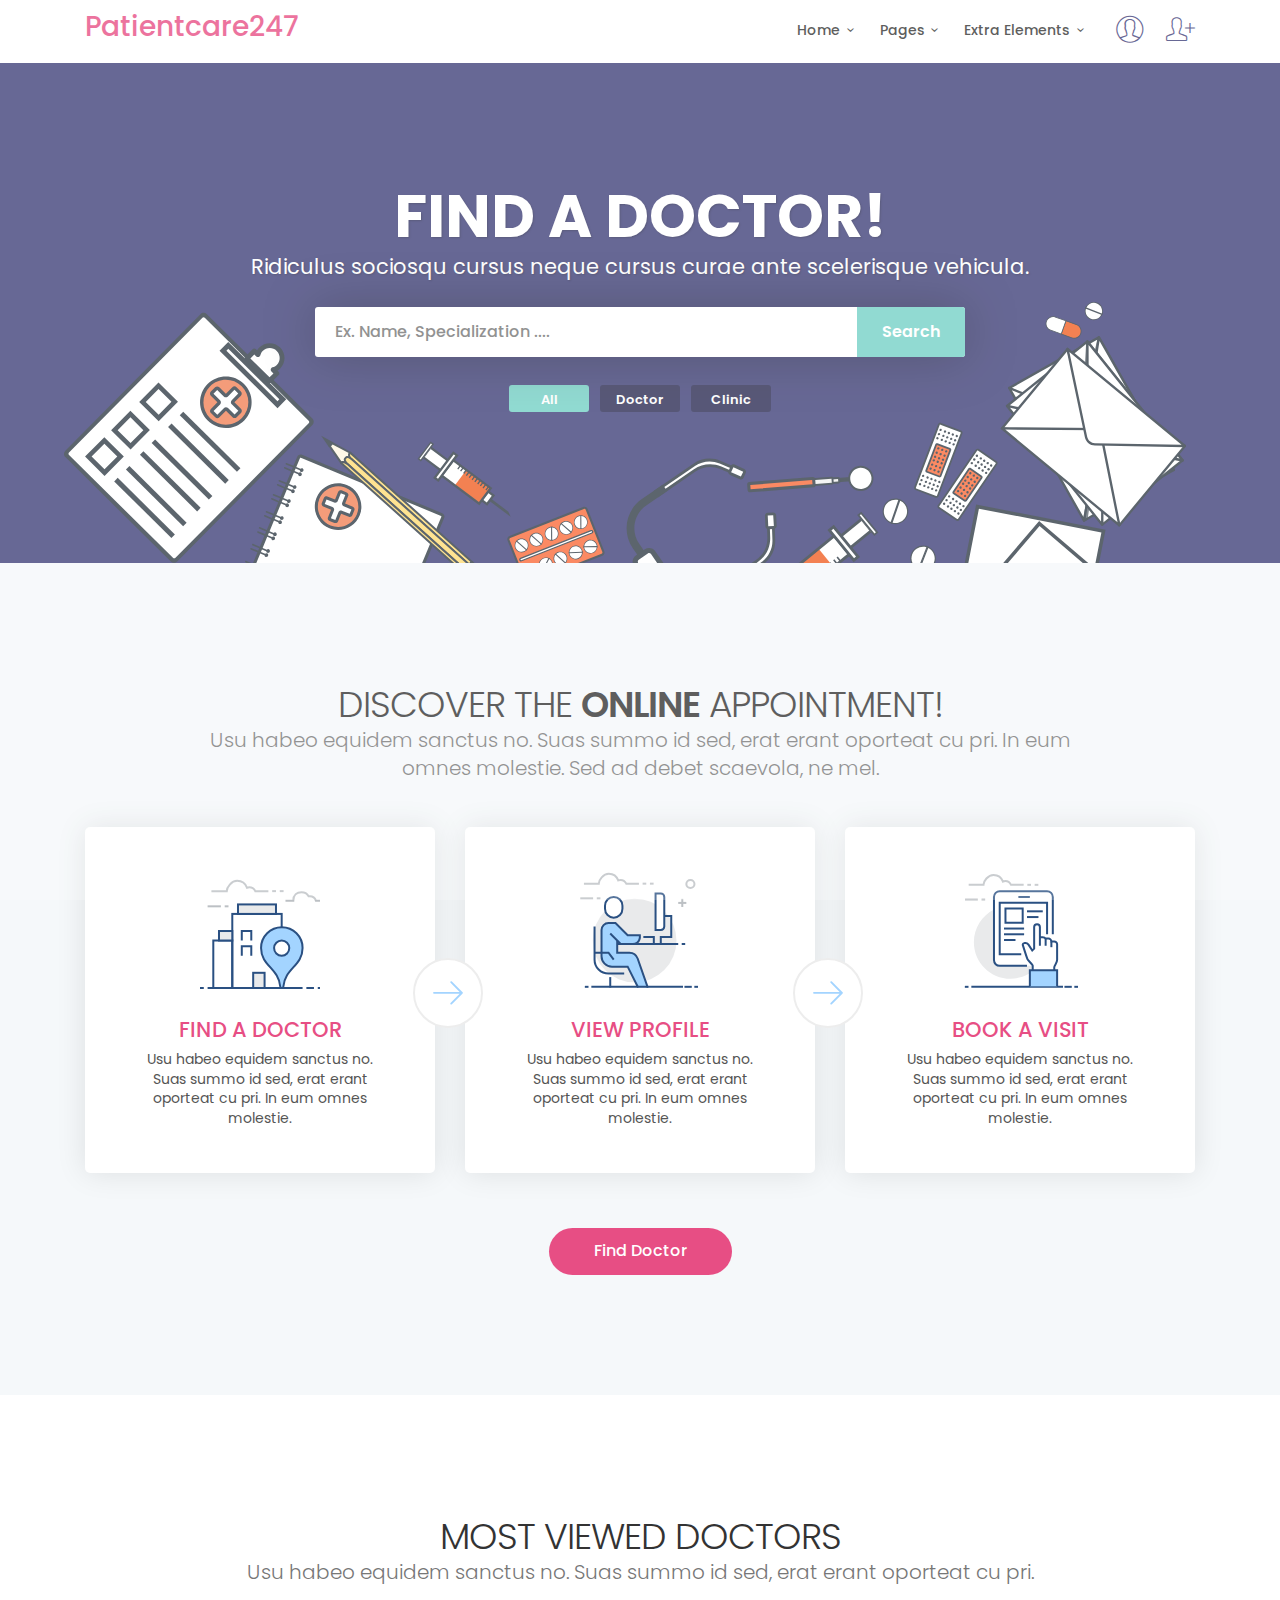
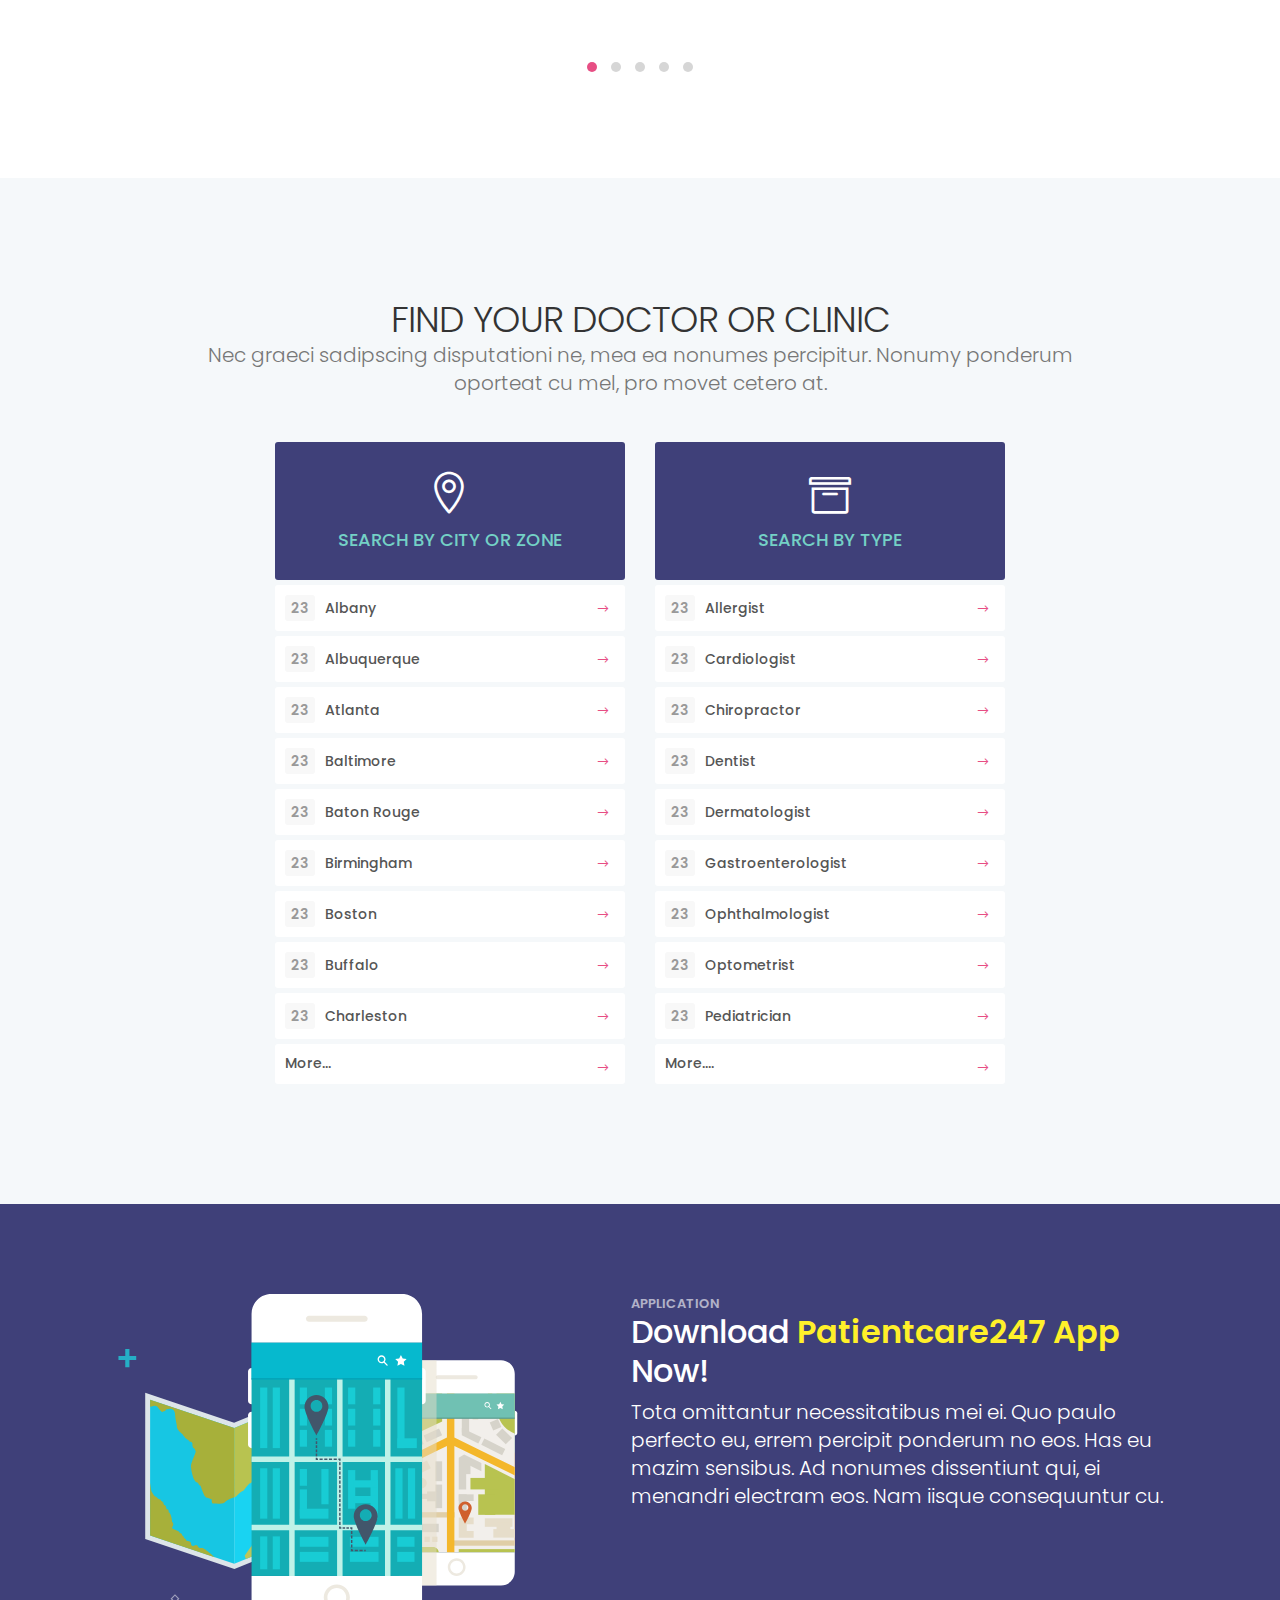
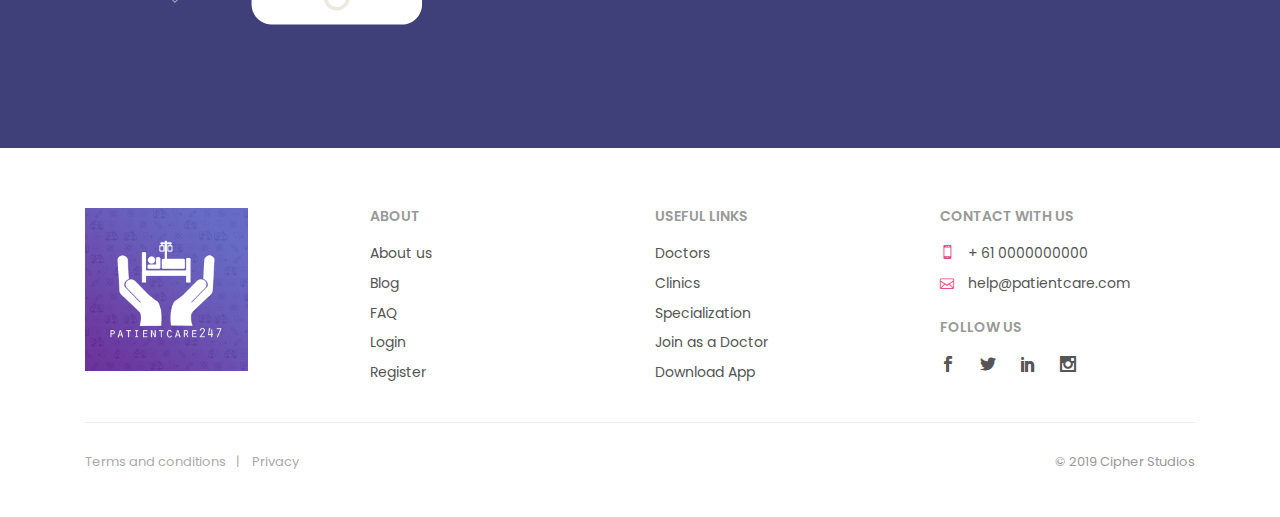
==== index.html @ a107e6d6 "init" ====
<!DOCTYPE html>
<html lang="en">

<head>
	<meta charset="utf-8">
	<meta http-equiv="X-UA-Compatible" content="IE=edge">
	<meta name="viewport" content="width=device-width, initial-scale=1, shrink-to-fit=no">
	<meta name="description" content="Find easily a doctor and book online an appointment">
	<meta name="author" content="Ansonika">
	<title>Patientcare247</title>

	<!-- Favicons-->
	<link rel="shortcut icon" href="img/favicon.ico" type="image/x-icon">
	<link rel="apple-touch-icon" type="image/x-icon" href="img/apple-touch-icon-57x57-precomposed.png">
	<link rel="apple-touch-icon" type="image/x-icon" sizes="72x72" href="img/apple-touch-icon-72x72-precomposed.png">
	<link rel="apple-touch-icon" type="image/x-icon" sizes="114x114" href="img/apple-touch-icon-114x114-precomposed.png">
	<link rel="apple-touch-icon" type="image/x-icon" sizes="144x144" href="img/apple-touch-icon-144x144-precomposed.png">

	<!-- BASE CSS -->
	<link href="css/bootstrap.min.css" rel="stylesheet">
	<link href="css/style.css" rel="stylesheet">
	<link href="css/menu.css" rel="stylesheet">
	<link href="css/vendors.css" rel="stylesheet">
	<link href="css/icon_fonts/css/all_icons_min.css" rel="stylesheet">
    
	<!-- YOUR CUSTOM CSS -->
	<link href="css/custom.css" rel="stylesheet">

</head>

<body>

	<div class="layer"></div>
	<!-- Mobile menu overlay mask -->

	<div id="preloader">
		<div data-loader="circle-side"></div>
	</div>
	<!-- End Preload -->
    
	<header class="header_sticky">
		<div class="container">
			<div class="row">
				<div class="col-lg-3 col-6">
					<!-- <div id="logo_home"> -->
						<h3><a href="index.html" title="Findoctor">Patientcare247</a></h3>
					<!-- </div> -->
				</div>
				<nav class="col-lg-9 col-6">
					<a class="cmn-toggle-switch cmn-toggle-switch__htx open_close" href="#0"><span>Menu mobile</span></a>
					<ul id="top_access">
						<li><a href="login.html"><i class="pe-7s-user"></i></a></li>
						<li><a href="register-doctor.html"><i class="pe-7s-add-user"></i></a></li>
					</ul>
					<div class="main-menu">
						<ul>
							<li class="submenu">
								<a href="#0" class="show-submenu">Home<i class="icon-down-open-mini"></i></a>
								<ul>
									<li><a href="index.html">Home Default</a></li>
									<li><a href="index-2.html">Home Version 2</a></li>
									<li><a href="index-3.html">Home Version 3</a></li>
									<li><a href="index-4.html">Home Version 4</a></li>
                                    <li><a href="index-6.html">Revolution Slider</a></li>
									<li><a href="index-5.html">With Cookie Bar (EU law)</a></li>
								</ul>
							</li>
							<li class="submenu">
								<a href="#0" class="show-submenu">Pages<i class="icon-down-open-mini"></i></a>
								<ul>
									<li><a href="list.html">List page</a></li>
									<li><a href="grid-list.html">List grid page</a></li>
									<li><a href="list-map.html">List map page</a></li>
									<li><a href="detail-page.html">Detail page</a></li>
									<li><a href="detail-page-2.html">Detail page 2</a></li>
                                    <li><a href="detail-page-3.html">Detail page 3</a></li>
									<li><a href="blog-1.html">Blog</a></li>
									<li><a href="badges.html">Badges</a></li>
									<li><a href="login.html">Login</a></li>
									<li><a href="login-2.html">Login 2</a></li>
									<li><a href="register-doctor.html">Register Doctor</a></li>
									<li><a href="register.html">Register</a></li>
									<li><a href="contacts.html">Contacts</a></li>
								</ul>
							</li>
							<li class="submenu">
								<a href="#0" class="show-submenu">Extra Elements<i class="icon-down-open-mini"></i></a>
								<ul>
                                	<li><a href="detail-page-working-booking.html">Detail working booking</a></li>
                                    <li><a href="booking-page.html">Booking page</a></li>
                                    <li><a href="confirm.html">Confirm page</a></li>
                                	<li><a href="faq.html">Faq page</a></li>
                                    <li><a href="coming_soon/index.html">Coming soon</a></li>
                                     <li><a href="pricing-tables.html">Responsive pricing tables</a></li>
                                     <li><a href="pricing-tables-2.html">Responsive pricing tables 2</a></li>
                                     <li><a href="register-doctor-working.html">Working doctor register</a></li>
									<li><a href="icon-pack-1.html">Icon pack 1</a></li>
									<li><a href="icon-pack-2.html">Icon pack 2</a></li>
									<li><a href="icon-pack-3.html">Icon pack 3</a></li>
									<li><a href="404.html">404 page</a></li>
								</ul>
							</li>
							
						</ul>
					</div>
					<!-- /main-menu -->
				</nav>
			</div>
		</div>
		<!-- /container -->
	</header>
	<!-- /header -->
	
	<main>
		<div class="hero_home version_1">
			<div class="content">
				<h3>Find a Doctor!</h3>
				<p>
					Ridiculus sociosqu cursus neque cursus curae ante scelerisque vehicula.
				</p>
				<form method="post" action="list.html">
					<div id="custom-search-input">
						<div class="input-group">
							<input type="text" class=" search-query" placeholder="Ex. Name, Specialization ....">
							<input type="submit" class="btn_search" value="Search">
						</div>
						<ul>
							<li>
								<input type="radio" id="all" name="radio_search" value="all" checked>
								<label for="all">All</label>
							</li>
							<li>
								<input type="radio" id="doctor" name="radio_search" value="doctor">
								<label for="doctor">Doctor</label>
							</li>
							<li>
								<input type="radio" id="clinic" name="radio_search" value="clinic">
								<label for="clinic">Clinic</label>
							</li>
						</ul>
					</div>
				</form>
			</div>
		</div>
		<!-- /Hero -->

		<div class="container margin_120_95">
			<div class="main_title">
				<h2>Discover the <strong>online</strong> appointment!</h2>
				<p>Usu habeo equidem sanctus no. Suas summo id sed, erat erant oporteat cu pri. In eum omnes molestie. Sed ad debet scaevola, ne mel.</p>
			</div>
			<div class="row add_bottom_30">
				<div class="col-lg-4">
					<div class="box_feat" id="icon_1">
						<span></span>
						<h3>Find a Doctor</h3>
						<p>Usu habeo equidem sanctus no. Suas summo id sed, erat erant oporteat cu pri. In eum omnes molestie.</p>
					</div>
				</div>
				<div class="col-lg-4">
					<div class="box_feat" id="icon_2">
						<span></span>
						<h3>View profile</h3>
						<p>Usu habeo equidem sanctus no. Suas summo id sed, erat erant oporteat cu pri. In eum omnes molestie.</p>
					</div>
				</div>
				<div class="col-lg-4">
					<div class="box_feat" id="icon_3">
						<h3>Book a visit</h3>
						<p>Usu habeo equidem sanctus no. Suas summo id sed, erat erant oporteat cu pri. In eum omnes molestie.</p>
					</div>
				</div>
			</div>
			<!-- /row -->
			<p class="text-center"><a href="list.html" class="btn_1 medium">Find Doctor</a></p>

		</div>
		<!-- /container -->

		<div class="bg_color_1">
			<div class="container margin_120_95">
				<div class="main_title">
					<h2>Most Viewed doctors</h2>
					<p>Usu habeo equidem sanctus no. Suas summo id sed, erat erant oporteat cu pri.</p>
				</div>
				<div id="reccomended" class="owl-carousel owl-theme">
					<div class="item">
						<a href="detail-page.html">
							<div class="views"><i class="icon-eye-7"></i>140</div>
							<div class="title">
								<h4>Dr. Julia Holmes<em>Pediatrician - Cardiologist</em></h4>
							</div><img src="http://via.placeholder.com/350x500.jpg" alt="">
						</a>
					</div>
					<div class="item">
						<a href="detail-page.html">
							<div class="views"><i class="icon-eye-7"></i>120</div>
							<div class="title">
								<h4>Dr. Julia Holmes<em>Pediatrician</em></h4>
							</div><img src="http://via.placeholder.com/350x500.jpg" alt="">
						</a>
					</div>
					<div class="item">
						<a href="detail-page.html">
							<div class="views"><i class="icon-eye-7"></i>115</div>
							<div class="title">
								<h4>Dr. Julia Holmes<em>Pediatrician</em></h4>
							</div><img src="http://via.placeholder.com/350x500.jpg" alt="">
						</a>
					</div>
					<div class="item">
						<a href="detail-page.html">
							<div class="views"><i class="icon-eye-7"></i>98</div>
							<div class="title">
								<h4>Dr. Julia Holmes<em>Pediatrician</em></h4>
							</div><img src="http://via.placeholder.com/350x500.jpg" alt="">
						</a>
					</div>
					<div class="item">
						<a href="detail-page.html">
							<div class="views"><i class="icon-eye-7"></i>98</div>
							<div class="title">
								<h4>Dr. Julia Holmes<em>Pediatrician</em></h4>
							</div><img src="http://via.placeholder.com/350x500.jpg" alt="">
						</a>
					</div>
				</div>
				<!-- /carousel -->
			</div>
			<!-- /container -->
		</div>
		<!-- /white_bg -->

		<div class="container margin_120_95">
			<div class="main_title">
				<h2>Find your doctor or clinic</h2>
				<p>Nec graeci sadipscing disputationi ne, mea ea nonumes percipitur. Nonumy ponderum oporteat cu mel, pro movet cetero at.</p>
			</div>
			<div class="row justify-content-center">
				<div class="col-xl-4 col-lg-5 col-md-6">
					<div class="list_home">
						<div class="list_title">
							<i class="icon_pin_alt"></i>
							<h3>Search by City or Zone</h3>
						</div>
						<ul>
							<li><a href="#0"><strong>23</strong>Albany</a></li>
							<li><a href="#0"><strong>23</strong>Albuquerque</a></li>
							<li><a href="#0"><strong>23</strong>Atlanta</a></li>
							<li><a href="#0"><strong>23</strong>Baltimore</a></li>
							<li><a href="#0"><strong>23</strong>Baton Rouge</a></li>
							<li><a href="#0"><strong>23</strong>Birmingham</a></li>
							<li><a href="#0"><strong>23</strong>Boston</a></li>
							<li><a href="#0"><strong>23</strong>Buffalo</a></li>
							<li><a href="#0"><strong>23</strong>Charleston</a></li>
							<li><a href="#0">More...</a></li>
						</ul>
					</div>
				</div>
				<div class="col-xl-4 col-lg-5 col-md-6">
					<div class="list_home">
						<div class="list_title">
							<i class="icon_archive_alt"></i>
							<h3>Search by type</h3>
						</div>
						<ul>
							<li><a href="#0"><strong>23</strong>Allergist</a></li>
							<li><a href="#0"><strong>23</strong>Cardiologist</a></li>
							<li><a href="#0"><strong>23</strong>Chiropractor</a></li>
							<li><a href="#0"><strong>23</strong>Dentist</a></li>
							<li><a href="#0"><strong>23</strong>Dermatologist</a></li>
							<li><a href="#0"><strong>23</strong>Gastroenterologist</a></li>
							<li><a href="#0"><strong>23</strong>Ophthalmologist</a></li>
							<li><a href="#0"><strong>23</strong>Optometrist</a></li>
							<li><a href="#0"><strong>23</strong>Pediatrician</a></li>
							<li><a href="#0">More....</a></li>
						</ul>
					</div>
				</div>
			</div>
			<!-- /row -->
		</div>
		<!-- /container -->

		<div id="app_section">
			<div class="container">
				<div class="row justify-content-around">
					<div class="col-md-5">
						<p><img src="img/app_img.svg" alt="" class="img-fluid" width="500" height="433"></p>
					</div>
					<div class="col-md-6">
						<small>Application</small>
						<h3>Download <strong>Patientcare247 App</strong> Now!</h3>
						<p class="lead">Tota omittantur necessitatibus mei ei. Quo paulo perfecto eu, errem percipit ponderum no eos. Has eu mazim sensibus. Ad nonumes dissentiunt qui, ei menandri electram eos. Nam iisque consequuntur cu.</p>
						<div class="app_buttons wow" data-wow-offset="100">
							<svg version="1.1" xmlns="http://www.w3.org/2000/svg" xmlns:xlink="http://www.w3.org/1999/xlink" x="0px" y="0px" viewBox="0 0 43.1 85.9" style="enable-background:new 0 0 43.1 85.9;" xml:space="preserve">
							<path stroke-linecap="round" stroke-linejoin="round" class="st0 draw-arrow" d="M11.3,2.5c-5.8,5-8.7,12.7-9,20.3s2,15.1,5.3,22c6.7,14,18,25.8,31.7,33.1" />
							<path stroke-linecap="round" stroke-linejoin="round" class="draw-arrow tail-1" d="M40.6,78.1C39,71.3,37.2,64.6,35.2,58" />
							<path stroke-linecap="round" stroke-linejoin="round" class="draw-arrow tail-2" d="M39.8,78.5c-7.2,1.7-14.3,3.3-21.5,4.9" />
						</svg>

							<a href="#0" class="fadeIn"><img src="img/google_play_app.png" alt="" width="150" height="50" data-retina="true"></a>
						</div>
					</div>
				</div>
				<!-- /row -->
			</div>
			<!-- /container -->
		</div>
		<!-- /app_section -->
	</main>
	<!-- /main content -->
	
	<footer>
		<div class="container margin_60_35">
			<div class="row">
				<div class="col-lg-3 col-md-12">
					<p>
						<a href="index.html" title="Findoctor">
							<img src="img/logo.jpg" data-retina="true" alt="" width="163" height="36" class="img-fluid">
						</a>
					</p>
				</div>
				<div class="col-lg-3 col-md-4">
					<h5>About</h5>
					<ul class="links">
						<li><a href="#0">About us</a></li>
						<li><a href="blog.html">Blog</a></li>
						<li><a href="#0">FAQ</a></li>
						<li><a href="login.html">Login</a></li>
						<li><a href="register.html">Register</a></li>
					</ul>
				</div>
				<div class="col-lg-3 col-md-4">
					<h5>Useful links</h5>
					<ul class="links">
						<li><a href="#0">Doctors</a></li>
						<li><a href="#0">Clinics</a></li>
						<li><a href="#0">Specialization</a></li>
						<li><a href="#0">Join as a Doctor</a></li>
						<li><a href="#0">Download App</a></li>
					</ul>
				</div>
				<div class="col-lg-3 col-md-4">
					<h5>Contact with Us</h5>
					<ul class="contacts">
						<li><a href="tel://61280932400"><i class="icon_mobile"></i> + 61 0000000000</a></li>
						<li><a href="mailto:info@findoctor.com"><i class="icon_mail_alt"></i> help@patientcare.com</a></li>
					</ul>
					<div class="follow_us">
						<h5>Follow us</h5>
						<ul>
							<li><a href="#0"><i class="social_facebook"></i></a></li>
							<li><a href="#0"><i class="social_twitter"></i></a></li>
							<li><a href="#0"><i class="social_linkedin"></i></a></li>
							<li><a href="#0"><i class="social_instagram"></i></a></li>
						</ul>
					</div>
				</div>
			</div>
			<!--/row-->
			<hr>
			<div class="row">
				<div class="col-md-8">
					<ul id="additional_links">
						<li><a href="#0">Terms and conditions</a></li>
						<li><a href="#0">Privacy</a></li>
					</ul>
				</div>
				<div class="col-md-4">
					<div id="copy">© 2019 Cipher Studios</div>
				</div>
			</div>
		</div>
	</footer>
	<!--/footer-->

	<div id="toTop"></div>
	<!-- Back to top button -->

	<!-- COMMON SCRIPTS -->
	<script src="js/jquery-2.2.4.min.js"></script>
	<script src="js/common_scripts.min.js"></script>
	<script src="js/functions.js"></script>

</body>

</html>
---- css/style.css ----
@import url("https://fonts.googleapis.com/css?family=Poppins:300,400,400i,500,500i,600,600i,700,700i,800");
/*
Theme Name: Findoctor
Theme URI: http://www.ansonika.com/findoctor/
Author: Ansonika
Author URI: http://themeforest.net/user/Ansonika/

[Table of contents] 

1. SITE STRUCTURE and TYPOGRAPHY
- 1.1 Typography
- 1.2 Buttons
- 1.3 Structure

2. CONTENT
- 2.1 Home
- 2.2 Listing
- 2.3 Map listing
- 2.4 Detail page
- 2.5 Login/register
- 2.6 404 page
- 2.7 Contact page
- 2.8 Booking page/confirm

3. COMMON
- 3.1 Misc
- 3.2 List
- 3.3 Spacing
- 3.4 Scroll top button
- 3.5 Community badges
- 3.6 Pagination
- 3.7 Cookie bar
- 3.8 Date dropper/time dropper
- 3.9 Faq section


/*============================================================================================*/
/* 1.  SITE STRUCTURE and TYPOGRAPHY */
/*============================================================================================*/
/*Google web font family*/
/*-------- Preloader --------*/
#preloader {
  position: fixed;
  top: 0;
  left: 0;
  right: 0;
  width: 100%;
  height: 100%;
  bottom: 0;
  background-color: #fff;
  z-index: 999999;
}

[data-loader="circle-side"] {
  position: absolute;
  width: 50px;
  height: 50px;
  top: 50%;
  left: 50%;
  margin-left: -25px;
  margin-top: -25px;
  -webkit-animation: circle infinite .95s linear;
  -moz-animation: circle infinite .95s linear;
  -o-animation: circle infinite .95s linear;
  animation: circle infinite .95s linear;
  border: 2px solid #3f4079;
  border-top-color: rgba(0, 0, 0, 0.2);
  border-right-color: rgba(0, 0, 0, 0.2);
  border-bottom-color: rgba(0, 0, 0, 0.2);
  -webkit-border-radius: 100%;
  -moz-border-radius: 100%;
  -ms-border-radius: 100%;
  border-radius: 100%;
}

@-webkit-keyframes circle {
  0% {
    -webkit-transform: rotate(0);
    -moz-transform: rotate(0);
    -ms-transform: rotate(0);
    -o-transform: rotate(0);
    transform: rotate(0);
  }

  100% {
    -webkit-transform: rotate(360deg);
    -moz-transform: rotate(360deg);
    -ms-transform: rotate(360deg);
    -o-transform: rotate(360deg);
    transform: rotate(360deg);
  }
}

@-moz-keyframes circle {
  0% {
    -webkit-transform: rotate(0);
    -moz-transform: rotate(0);
    -ms-transform: rotate(0);
    -o-transform: rotate(0);
    transform: rotate(0);
  }

  100% {
    -webkit-transform: rotate(360deg);
    -moz-transform: rotate(360deg);
    -ms-transform: rotate(360deg);
    -o-transform: rotate(360deg);
    transform: rotate(360deg);
  }
}

@-o-keyframes circle {
  0% {
    -webkit-transform: rotate(0);
    -moz-transform: rotate(0);
    -ms-transform: rotate(0);
    -o-transform: rotate(0);
    transform: rotate(0);
  }

  100% {
    -webkit-transform: rotate(360deg);
    -moz-transform: rotate(360deg);
    -ms-transform: rotate(360deg);
    -o-transform: rotate(360deg);
    transform: rotate(360deg);
  }
}

@keyframes circle {
  0% {
    -webkit-transform: rotate(0);
    -moz-transform: rotate(0);
    -ms-transform: rotate(0);
    -o-transform: rotate(0);
    transform: rotate(0);
  }

  100% {
    -webkit-transform: rotate(360deg);
    -moz-transform: rotate(360deg);
    -ms-transform: rotate(360deg);
    -o-transform: rotate(360deg);
    transform: rotate(360deg);
  }
}

.body_freeze {
  overflow: hidden !important;
}

/*-------- 1.1 Typography --------*/
/* rem reference
10px = 0.625rem
12px = 0.75rem
14px = 0.875rem
16px = 1rem (base)
18px = 1.125rem
20px = 1.25rem
24px = 1.5rem
30px = 1.875rem
32px = 2rem
36px= 2.571428571rem
42px= 3rem
48px= 3.428571429rem
64px= 4.57142857rem
72px= 5.142857143rem
*/
html * {
  -webkit-font-smoothing: antialiased;
  -moz-osx-font-smoothing: grayscale;
}

body {
  background: #fff;
  font-size: 14px;
  font-size: 0.875rem;
  line-height: 1.4;
  font-family: "Poppins", Helvetica, sans-serif;
  color: #555555;
}

main {
  background: #f5f8fa;
  position: relative;
  z-index: 1;
}

h1,
h2,
h3,
h4,
h5,
h6 {
  color: #333333;
}

p {
  margin-bottom: 30px;
}

hr {
  margin: 15px 0 30px 0;
  border-color: #ededed;
}

hr.double {
  margin: 15px 0 30px 0;
  border-color: #ededed;
  border-width: 2px;
}

ul,
ol {
  list-style: none;
  margin: 0 0 25px 0;
  padding: 0;
}

p {
  margin-bottom: 25px;
}

p.lead {
  font-weight: 300;
  font-size: 20px;
  font-size: 1.25rem;
}

strong {
  font-weight: 600;
}

.main_title {
  text-align: center;
  margin-bottom: 45px;
}
@media (max-width: 767px) {
  .main_title {
    /* For less than 767px */
    margin-bottom: 15px;
  }
}
.main_title h2 {
  font-weight: 300;
  letter-spacing: -1px;
  font-size: 36px;
  margin: 0;
  text-transform: uppercase;
}
@media (max-width: 767px) {
  .main_title h2 {
    /* For less than 767px */
    font-size: 32px;
    font-size: 2rem;
  }
}
@media (max-width: 575px) {
  .main_title h2 {
    /* For less than 575px */
    font-size: 24px;
    font-size: 1.5rem;
  }
}
@media (max-width: 767px) {
  .main_title h1 {
    /* For less than 767px */
    font-size: 32px;
    font-size: 2rem;
  }
}
.main_title p {
  font-weight: 300;
  font-size: 20px;
  color: #777;
  padding: 0 10%;
}
@media (max-width: 767px) {
  .main_title p {
    /* For less than 767px */
    font-size: 18px;
    font-size: 1.125rem;
    padding: 0;
  }
}
@media (max-width: 575px) {
  .main_title p {
    /* For less than 575px */
    font-size: 16px;
    font-size: 1rem;
  }
}

.main_title_2 {
  text-align: center;
  margin-bottom: 30px;
}
.main_title_2 h3 {
  font-weight: 300;
  font-size: 28px;
  font-size: 1.75rem;
  margin: 0;
  text-transform: uppercase;
}
.main_title_2 p {
  font-weight: 300;
  font-size: 20px;
  font-size: 1.25rem;
  color: #777;
}

.main_title_3 {
  background-color: #3f4079;
  background-color: #3f4079;
  -webkit-border-radius: 5px;
  -moz-border-radius: 5px;
  -ms-border-radius: 5px;
  border-radius: 5px;
  text-align: center;
  padding: 10px;
  position: relative;
  margin-bottom: 60px;
}
@media (max-width: 991px) {
  .main_title_3 {
    /* For less than 991px */
    margin-bottom: 30px;
  }
}
.main_title_3 h3 {
  font-size: 16px;
  font-size: 1rem;
  text-transform: uppercase;
  margin: 5px 0 0 0;
  position: relative;
  color: #fff;
}
.main_title_3 h3 strong {
  background-color: #e74e84;
  color: #fff;
  text-align: center;
  -webkit-border-radius: 50%;
  -moz-border-radius: 50%;
  -ms-border-radius: 50%;
  border-radius: 50%;
  line-height: 24px;
  display: inline-block;
  width: 24px;
  height: 24px;
  font-size: 14px;
  font-size: 0.875rem;
  margin-right: 10px;
  position: relative;
  top: -2px;
}
.main_title_3 h3:before, .main_title_3 h3:after {
  content: "";
  position: absolute;
  width: 20px;
  height: 54px;
  bottom: -42px;
  display: block;
  z-index: 9;
}
@media (max-width: 991px) {
  .main_title_3 h3:before, .main_title_3 h3:after {
    /* For less than 991px */
    display: none;
  }
}
.main_title_3 h3:before {
  left: 25%;
  background: url(../img/arrow_left.png) no-repeat 0 0;
}
.main_title_3 h3:after {
  right: 25%;
  background: url(../img/arrow_right.png) no-repeat 0 0;
}

.main_title_4 {
  background-color: #3f4079;
  background-color: #3f4079;
  -webkit-border-radius: 5px;
  -moz-border-radius: 5px;
  -ms-border-radius: 5px;
  border-radius: 5px;
  padding: 10px;
  box-sizing: border-box;
  position: relative;
  margin-bottom: 30px;
}
@media (max-width: 991px) {
  .main_title_4 {
    /* For less than 991px */
    margin-bottom: 30px;
  }
}
.main_title_4 h3 {
  font-size: 16px;
  font-size: 1rem;
  text-transform: uppercase;
  margin: 0;
  color: #fff;
}
.main_title_4 h3 i {
  position: relative;
  top: 1px;
  margin-right: 5px;
}

/*-------- 1.2 Buttons --------*/
/*General links color*/
a {
  color: #e74e84;
  text-decoration: none;
  -moz-transition: all 0.5s ease-in-out;
  -o-transition: all 0.5s ease-in-out;
  -webkit-transition: all 0.5s ease-in-out;
  -ms-transition: all 0.5s ease-in-out;
  transition: all 0.5s ease-in-out;
  outline: none;
}
a:hover, a:focus {
  color: #333;
  text-decoration: none;
  outline: none;
}

a.btn_1,
.btn_1 {
  border: none;
  color: #fff;
  background: #e74e84;
  cursor: pointer;
  padding: 7px 20px;
  display: inline-block;
  outline: none;
  font-size: 14px;
  font-size: 0.875rem;
  -moz-transition: all 0.3s ease-in-out;
  -o-transition: all 0.3s ease-in-out;
  -webkit-transition: all 0.3s ease-in-out;
  -ms-transition: all 0.3s ease-in-out;
  transition: all 0.3s ease-in-out;
  -webkit-border-radius: 25px;
  -moz-border-radius: 25px;
  -ms-border-radius: 25px;
  border-radius: 25px;
  font-weight: 500;
}
a.btn_1.medium,
.btn_1.medium {
  padding: 12px 45px;
  font-size: 16px;
  font-size: 1rem;
}
a.btn_1.full-width,
.btn_1.full-width {
  display: block;
  text-align: center;
  padding: 12px 45px;
  font-size: 16px;
  font-size: 1rem;
  width: 100%;
}
a.btn_1:hover,
.btn_1:hover {
  background: #74d1c6;
}
a.btn_1.outline,
.btn_1.outline {
  background: transparent;
  border: 2px solid #e74e84;
  color: #e74e84;
}
a.btn_1.outline:hover,
.btn_1.outline:hover {
  background: #e74e84;
  color: #fff;
}

/*-------- 1.3 Structure --------*/
/* Header */
header {
  background-color: #fff;
  min-height: 55px;
  padding: 10px 0;
  border-bottom: 1px solid transparent;
}
header.header_sticky {
  width: 100%;
  z-index: 999;
  position: relative;
  -moz-transition: all 0.3s ease-in-out;
  -o-transition: all 0.3s ease-in-out;
  -webkit-transition: all 0.3s ease-in-out;
  -ms-transition: all 0.3s ease-in-out;
  transition: all 0.3s ease-in-out;
}
header.header_sticky.sticky {
  border-bottom: 1px solid #ededed;
  position: fixed;
  left: 0;
  top: 0;
  z-index: 999;
}
header.header_map {
  width: 100%;
  border-bottom: 1px solid #ededed;
  position: fixed;
  left: 0;
  top: 0;
  z-index: 999;
}
header.static {
  position: static;
  border-bottom: 1px solid #ededed;
  z-index: 999;
  position: relative;
}

ul#top_access {
  float: right;
  position: relative;
  top: 3px;
  margin: -1px 0 0 0;
}
@media (max-width: 991px) {
  ul#top_access {
    /* For less than 991px */
    right: 45px;
    top: 2px;
  }
}
ul#top_access li {
  display: inline-block;
  position: relative;
  padding: 0;
  margin-left: 15px;
}
ul#top_access li i {
  font-size: 34px;
  font-size: 2.125rem;
}
ul#top_access li a {
  color: #3f4079;
}
ul#top_access li a:hover {
  color: #333;
}
ul#top_access li#user {
  position: relative;
  padding: 10px 0 0 60px;
  font-weight: 500;
}
ul#top_access li#user figure {
  position: absolute;
  left: 15px;
  top: 0;
  width: 35px;
  height: 35px;
  overflow: hidden;
  -webkit-border-radius: 50%;
  -moz-border-radius: 50%;
  -ms-border-radius: 50%;
  border-radius: 50%;
}
ul#top_access li#user figure img {
  width: auto;
  height: 35px;
}
@media (max-width: 991px) {
  ul#top_access li#user figure {
    /* For less than 991px */
    text-indent: 0;
  }
}
@media (max-width: 991px) {
  ul#top_access li#user {
    /* For less than 991px */
    text-indent: -9999px;
    padding: 0;
    margin: 2px 10px 0 0;
  }
}

/* logo home with h1 */
#logo_home h1 {
  margin: 0;
  padding: 0;
  line-height: 1;
}
#logo_home h1 a {
  width: 163px;
  height: 36px;
  display: block;
  /* background: url(../img/logo.jpg) no-repeat 0 0; */
  background-size: 163px 36px;
  text-indent: -9999px;
}

@media only screen and (min--moz-device-pixel-ratio: 2), only screen and (-o-min-device-pixel-ratio: 2 / 1), only screen and (-webkit-min-device-pixel-ratio: 2), only screen and (min-device-pixel-ratio: 2) {
  #logo_home h1 a {
    /* background-image: url(../img/logo.jpg); */
    background-size: 163px 36px;
  }
}
/* Footer */
footer {
  background-color: #fff;
  color: #555;
}
footer h5 {
  font-size: 14px;
  font-size: 0.875rem;
  font-weight: 600;
  text-transform: uppercase;
  color: #999;
  margin-bottom: 20px;
}
@media (max-width: 767px) {
  footer h5 {
    /* For less than 767px */
    margin-bottom: 10px;
  }
}
@media (max-width: 767px) {
  footer ul {
    /* For less than 767px */
    margin-bottom: 35px;
  }
}
footer ul li {
  margin-bottom: 10px;
}
footer ul li a {
  -moz-transition: all 0.3s ease-in-out;
  -o-transition: all 0.3s ease-in-out;
  -webkit-transition: all 0.3s ease-in-out;
  -ms-transition: all 0.3s ease-in-out;
  transition: all 0.3s ease-in-out;
  display: inline-block;
  position: relative;
  color: #555555;
}
footer ul li a:hover {
  color: #e74e84;
}
footer ul li a i {
  margin-right: 10px;
  color: #fff;
}
footer ul.links li a:hover {
  -webkit-transform: translate(5px, 0);
  -moz-transform: translate(5px, 0);
  -ms-transform: translate(5px, 0);
  -o-transform: translate(5px, 0);
  transform: translate(5px, 0);
}
footer ul.links li a:hover:after {
  opacity: 1;
}
footer ul.links li a:after {
  font-family: 'ElegantIcons';
  content: "\24";
  position: absolute;
  margin-left: 5px;
  top: 1px;
  opacity: 0;
  -moz-transition: all 0.5s ease-in-out;
  -o-transition: all 0.5s ease-in-out;
  -webkit-transition: all 0.5s ease-in-out;
  -ms-transition: all 0.5s ease-in-out;
  transition: all 0.5s ease-in-out;
}
footer ul.contacts li a i {
  margin-right: 10px;
  color: #e74e84;
}
footer #copy {
  text-align: right;
  font-size: 13px;
  font-size: 0.8125rem;
  color: #999;
}
@media (max-width: 767px) {
  footer #copy {
    /* For less than 767px */
    text-align: left;
    margin-bottom: 25px;
  }
}

.follow_us ul {
  margin: 0;
}
.follow_us ul li {
  display: inline-block;
  margin-right: 10px;
  font-size: 16px;
  font-size: 1rem;
}
.follow_us ul li a i {
  color: #555;
}
.follow_us ul li a i:hover {
  color: #e74e84;
}

/* Addtional links / Footer */
ul#additional_links {
  margin: 0;
  font-size: 13px;
  font-size: 0.8125rem;
  color: #999;
}
ul#additional_links li {
  display: inline-block;
  margin-right: 15px;
}
ul#additional_links li:first-child {
  margin-right: 20px;
}
ul#additional_links li:last-child:after {
  content: "";
}
ul#additional_links li a {
  opacity: 0.5;
  -moz-transition: all 0.3s ease-in-out;
  -o-transition: all 0.3s ease-in-out;
  -webkit-transition: all 0.3s ease-in-out;
  -ms-transition: all 0.3s ease-in-out;
  transition: all 0.3s ease-in-out;
}
ul#additional_links li a:hover {
  opacity: 1;
}
ul#additional_links li:after {
  content: "|";
  font-weight: 300;
  position: relative;
  left: 10px;
}

/* Wow on scroll event */
.wow {
  visibility: hidden;
}

/*============================================================================================*/
/* 2.  CONTENT */
/*============================================================================================*/
/*-------- 2.1 Home--------*/
.hero_home {
  height: 500px;
  width: 100%;
  display: table;
}
@media (max-width: 767px) {
  .hero_home {
    /* For less than 767px */
    height: 450px;
  }
}
.hero_home.version_1 {
  background: #3f4079 url(../img/hero_home_bg_1.svg) no-repeat center bottom;
  -webkit-background-size: cover;
  -moz-background-size: cover;
  -o-background-size: cover;
  background-size: cover;
}
@media (max-width: 767px) {
  .hero_home.version_1 {
    /* For less than 767px */
    height: 450px;
  }
}
.hero_home.version_1 .content {
  background-color: #363768;
  background-color: rgba(63, 64, 121, 0);
}
.hero_home.version_2 {
  background: none;
  position: relative;
  overflow: hidden;
  height: 500px;
  display: block;
}
.hero_home.version_2:before {
  background: #3f4079 url(http://via.placeholder.com/1600x1067.jpg) no-repeat center center fixed;
  -webkit-background-size: cover;
  -moz-background-size: cover;
  -o-background-size: cover;
  background-size: cover;
  animation: pop-in 3s 0.3s cubic-bezier(0, 0.5, 0, 1) forwards;
  content: "";
  opacity: 0;
  position: absolute;
  top: 0;
  right: 0;
  bottom: 0;
  left: 0;
  z-index: -1;
}
@media (max-width: 767px) {
  .hero_home.version_2 {
    /* For less than 767px */
    height: 450px;
  }
}
.hero_home.version_2 .content {
  background-color: #3e3f77;
  background-color: rgba(63, 64, 121, 0.9);
  padding: 0;
  display: flex;
  flex-direction: column;
  justify-content: center;
  height: 100%;
}
@media (max-width: 991px) {
  .hero_home.version_2 .content {
    /* For less than 991px */
    padding: 0 10%;
  }
}
@media (max-width: 767px) {
  .hero_home.version_2 .content {
    /* For less than 767px */
    padding: 0 15px;
  }
}
.hero_home.version_3 {
  background: #3f4079 url(../img/hero_home_bg_1.svg) no-repeat center bottom;
  -webkit-background-size: cover;
  -moz-background-size: cover;
  -o-background-size: cover;
  background-size: cover;
}
@media (max-width: 767px) {
  .hero_home.version_3 {
    /* For less than 767px */
    height: 450px;
  }
}
.hero_home.version_3 .content {
  background-color: #363768;
  background-color: rgba(63, 64, 121, 0);
  padding: 0 25%;
}
@media (max-width: 991px) {
  .hero_home.version_3 .content {
    /* For less than 991px */
    padding: 0 10%;
  }
}
@media (max-width: 767px) {
  .hero_home.version_3 .content {
    /* For less than 767px */
    padding: 0 15px;
  }
}
.hero_home.version_3 .content p {
  margin: 0 0 45px 0;
}
.hero_home .content {
  display: table-cell;
  padding: 0;
  vertical-align: middle;
  text-align: center;
  font-size: 21px;
  font-size: 1.3125rem;
  color: #fff;
  text-shadow: 1px 1px 2px rgba(0, 0, 0, 0.25);
  background-color: #3e3f77;
  background-color: rgba(63, 64, 121, 0.9);
}
@media (max-width: 991px) {
  .hero_home .content {
    /* For less than 991px */
    padding: 0 30px;
  }
}
@media (max-width: 767px) {
  .hero_home .content {
    /* For less than 767px */
    font-size: 16px;
    font-size: 1rem;
    padding: 0 15px;
  }
}
.hero_home .content h3 {
  margin: 0 0 0 0;
  font-size: 60px;
  font-size: 3.75rem;
  font-weight: 700;
  text-transform: uppercase;
  color: #fff;
}
@media (max-width: 767px) {
  .hero_home .content h3 {
    /* For less than 767px */
    font-size: 42px;
    font-size: 2.625rem;
  }
}
@media (max-width: 575px) {
  .hero_home .content h3 {
    /* For less than 575px */
    font-size: 32px;
    font-size: 2rem;
  }
}

/* Animations hero */
@keyframes pop-in {
  0% {
    opacity: 0;
  }

  100% {
    opacity: 1;
    -webkit-transform: scale(1.2);
    -moz-transform: scale(1.2);
    -ms-transform: scale(1.2);
    -o-transform: scale(1.2);
    transform: scale(1.2);
  }
}

/* Delay */
.hero_home .content h3.animated, #hero_video .content h3.animated {
  animation-delay: 1s;
  -webkit-animation-delay: 1s;
  -moz-animation-delay: 1s;
  animation-duration: 0.4s;
  -webkit-animation-duration: 0.4s;
  -moz-animation-duration: 0.4s;
}
.hero_home .content p.animated, #hero_video .content p.animated {
  animation-delay: 1.3s;
  -webkit-animation-delay: 1.3s;
  -moz-animation-delay: 1.3s;
  animation-duration: 0.4s;
  -webkit-animation-duration: 0.4s;
  -moz-animation-duration: 0.4s;
}
.hero_home .content form.animated, #hero_video .content form.animated {
  animation-delay: 1.5s;
  -webkit-animation-delay: 1.5s;
  -moz-animation-delay: 1.5s;
  animation-duration: 0.3s;
  -webkit-animation-duration: 0.3s;
  -moz-animation-duration: 0.3s;
}
.hero_home .content .btn_1.animated, #hero_video .content .btn_1.animated {
  animation-delay: 2s;
  -webkit-animation-delay: 2s;
  -moz-animation-delay: 2s;
  animation-duration: 1s;
  -webkit-animation-duration: 1s;
  -moz-animation-duration: 1s;
}

#custom-search-input {
  margin: 0;
  top: 0;
  padding: 0;
  width: 650px;
  margin: auto;
  position: relative;
}
@media (max-width: 991px) {
  #custom-search-input {
    /* For less than 991px */
    width: auto;
  }
}
#custom-search-input .search-query {
  width: 100%;
  height: 50px;
  padding-left: 20px;
  border: 0;
  -webkit-border-radius: 3px;
  -moz-border-radius: 3px;
  -ms-border-radius: 3px;
  border-radius: 3px;
  -webkit-box-shadow: 0px 0px 50px 0px rgba(0, 0, 0, 0.35);
  -moz-box-shadow: 0px 0px 50px 0px rgba(0, 0, 0, 0.35);
  box-shadow: 0px 0px 50px 0px rgba(0, 0, 0, 0.35);
  font-weight: 500;
  font-size: 16px;
  font-size: 1rem;
  color: #333;
}
#custom-search-input .search-query:focus {
  outline: none;
}
@media (max-width: 575px) {
  #custom-search-input .search-query {
    /* For less than 575px */
    padding-left: 15px;
  }
}
#custom-search-input ul {
  text-align: center;
  margin-top: 25px;
}
#custom-search-input ul li {
  display: inline-block;
  margin-right: 5px;
  font-size: 13px;
  font-size: 0.8125rem;
  font-weight: 600;
}
#custom-search-input ul li input[type="radio"] {
  display: none;
}
#custom-search-input ul li input[type="radio"]:checked + label, #custom-search-input ul li input[type="radio"]:checked + label:hover {
  background-color: #74d1c6;
  color: #fff;
}
#custom-search-input ul li input[type="radio"]:hover + label {
  background-color: #e74e84;
  color: #fff;
}
#custom-search-input ul li label {
  display: inline-block;
  -moz-transition: all 0.3s ease-in-out;
  -o-transition: all 0.3s ease-in-out;
  -webkit-transition: all 0.3s ease-in-out;
  -ms-transition: all 0.3s ease-in-out;
  transition: all 0.3s ease-in-out;
  background-color: black;
  background-color: rgba(0, 0, 0, 0.3);
  -webkit-border-radius: 3px;
  -moz-border-radius: 3px;
  -ms-border-radius: 3px;
  border-radius: 3px;
  padding: 8px 10px 6px 10px;
  line-height: 1;
  text-shadow: none;
  min-width: 80px;
  text-align: center;
  cursor: pointer;
}
#custom-search-input ul li:last-child {
  margin-right: 0;
}
#custom-search-input input[type='submit'] {
  position: absolute;
  -moz-transition: all 0.3s ease-in-out;
  -o-transition: all 0.3s ease-in-out;
  -webkit-transition: all 0.3s ease-in-out;
  -ms-transition: all 0.3s ease-in-out;
  transition: all 0.3s ease-in-out;
  right: 0;
  color: #fff;
  font-weight: 600;
  font-size: 16px;
  font-size: 1rem;
  top: 0;
  border: 0;
  padding: 0 25px;
  height: 50px;
  cursor: pointer;
  outline: none;
  -webkit-border-radius: 0 3px 3px 0;
  -moz-border-radius: 0 3px 3px 0;
  -ms-border-radius: 0 3px 3px 0;
  border-radius: 0 3px 3px 0;
  background-color: #74d1c6;
}
#custom-search-input input[type='submit']:hover {
  background-color: #e74e84;
}
@media (max-width: 575px) {
  #custom-search-input input[type='submit'] {
    /* For less than 575px */
    text-indent: -999px;
    background: #74d1c6 url(../img/search.svg) no-repeat center center;
  }
}

.box_feat {
  background-color: #fff;
  padding: 165px 45px 20px 45px;
  text-align: center;
  position: relative;
  -webkit-border-radius: 5px;
  -moz-border-radius: 5px;
  -ms-border-radius: 5px;
  border-radius: 5px;
  -webkit-box-shadow: 0px 0px 30px 0px rgba(0, 0, 0, 0.1);
  -moz-box-shadow: 0px 0px 30px 0px rgba(0, 0, 0, 0.1);
  box-shadow: 0px 0px 30px 0px rgba(0, 0, 0, 0.1);
  margin-bottom: 25px;
}
.box_feat h3 {
  text-transform: uppercase;
  font-size: 21px;
  font-size: 1.3125rem;
  margin-top: 25px;
  color: #e74e84;
}
.box_feat#icon_1 {
  background: white url(../img/icon-home-1.svg) no-repeat center 45px;
}
.box_feat#icon_2 {
  background: white url(../img/icon-home-2.svg) no-repeat center 45px;
}
.box_feat#icon_3 {
  background: white url(../img/icon-home-3.svg) no-repeat center 45px;
}
.box_feat span {
  position: absolute;
  top: 50%;
  right: -48px;
  margin: -42px 0 0 0;
  width: 70px;
  height: 70px;
  -webkit-border-radius: 50%;
  -moz-border-radius: 50%;
  -ms-border-radius: 50%;
  border-radius: 50%;
  border: 2px solid #ededed;
  background: white url(../img/arrow-gray-1.svg) no-repeat center center;
  display: block;
  z-index: 9;
}
@media (max-width: 991px) {
  .box_feat span {
    /* For less than 991px */
    top: 100%;
    left: 50%;
    margin: -20px 0 0 -35px;
    -webkit-transform: rotate(90deg);
    -moz-transform: rotate(90deg);
    -ms-transform: rotate(90deg);
    -o-transform: rotate(90deg);
    transform: rotate(90deg);
  }
}

.list_title {
  background-color: #3f4079;
  color: #fff;
  margin-bottom: 5px;
  -webkit-border-radius: 3px;
  -moz-border-radius: 3px;
  -ms-border-radius: 3px;
  border-radius: 3px;
  padding: 30px 0;
  text-align: center;
}
.list_title i {
  font-size: 42px;
  font-size: 2.625rem;
  margin-bottom: 15px;
  display: inline-block;
}
@media (max-width: 575px) {
  .list_title i {
    /* For less than 575px */
    display: none;
  }
}
.list_title h3 {
  font-size: 18px;
  font-size: 1.125rem;
  margin: 0;
  color: #74d1c6;
  text-transform: uppercase;
}
@media (max-width: 575px) {
  .list_title {
    /* For less than 575px */
    text-align: left;
    padding: 15px;
  }
}

.list_home ul {
  text-align: left;
}
.list_home ul li a {
  background-color: #fff;
  padding: 10px;
  display: block;
  margin-bottom: 5px;
  -webkit-border-radius: 3px;
  -moz-border-radius: 3px;
  -ms-border-radius: 3px;
  border-radius: 3px;
  position: relative;
  font-weight: 500;
  color: #555555;
}
.list_home ul li a strong {
  background-color: #f8f8f8;
  color: #999;
  font-size: 14px;
  font-size: 0.875rem;
  line-height: 1;
  padding: 6px;
  display: inline-block;
  margin-right: 10px;
  -webkit-border-radius: 3px;
  -moz-border-radius: 3px;
  -ms-border-radius: 3px;
  border-radius: 3px;
}
.list_home ul li a:after {
  font-family: 'ElegantIcons';
  content: "\24";
  right: 15px;
  top: 15px;
  position: absolute;
  color: #e74e84;
}
.list_home ul li a:hover {
  background-color: #e74e84;
  -webkit-transform: scale(1.05);
  -moz-transform: scale(1.05);
  -ms-transform: scale(1.05);
  -o-transform: scale(1.05);
  transform: scale(1.05);
  color: #fff;
}
.list_home ul li a:hover:after {
  color: #fff;
}

/*Carousel home page*/
#reccomended {
  margin-top: 40px;
}
@media (max-width: 767px) {
  #reccomended {
    /* For less than 767px */
    margin: 0 0 15px 0;
  }
}
#reccomended .item .title {
  position: absolute;
  bottom: 0;
  left: 0;
  text-align: center;
  width: 100%;
  z-index: 9;
}
#reccomended .item .title h4 {
  background-color: #3f4079;
  background-color: #3f4079;
  display: inline-block;
  -webkit-border-radius: 3px 3px 0 0;
  -moz-border-radius: 3px 3px 0 0;
  -ms-border-radius: 3px 3px 0 0;
  border-radius: 3px 3px 0 0;
  color: #fff;
  padding: 10px 15px;
  margin: 0;
  font-size: 16px;
  font-size: 1rem;
  opacity: 0;
}
#reccomended .item .title h4 em {
  display: block;
  font-size: 13px;
  font-size: 13px;
  font-size: 0.8125rem;
  font-weight: 300;
  margin-top: 3px;
}
#reccomended .item a {
  position: relative;
  display: block;
}
#reccomended .item a .views {
  position: absolute;
  right: 15px;
  top: 15px;
  background-color: #3f4079;
  background-color: #3f4079;
  color: #fff;
  box-sizing: border-box;
  padding: 3px 6px 4px 5px;
  line-height: 1;
  -webkit-border-radius: 3px;
  -moz-border-radius: 3px;
  -ms-border-radius: 3px;
  border-radius: 3px;
  font-weight: 600;
  font-size: 12px;
  font-size: 0.75rem;
  opacity: 0;
}
#reccomended .item a .views i {
  font-size: 16px;
  font-size: 1rem;
  font-weight: normal;
  margin-right: 3px;
  position: relative;
  top: 1px;
}

#reccomended .owl-item {
  opacity: 0.5;
  transform: scale(0.85);
  -webkit-backface-visibility: hidden;
  -moz-backface-visibility: hidden;
  -ms-backface-visibility: hidden;
  -o-backface-visibility: hidden;
  backface-visibility: hidden;
  -webkit-transform: translateZ(0) scale(0.85, 0.85);
  transition: all 0.3s ease-in-out 0s;
  -webkit-border-radius: 5px;
  -moz-border-radius: 5px;
  -ms-border-radius: 5px;
  border-radius: 5px;
  overflow: hidden;
}

#reccomended .owl-item.active.center {
  opacity: 1;
  -webkit-backface-visibility: hidden;
  -moz-backface-visibility: hidden;
  -ms-backface-visibility: hidden;
  -o-backface-visibility: hidden;
  backface-visibility: hidden;
  -webkit-transform: translateZ(0) scale(1, 1);
  transform: scale(1);
}

#reccomended .owl-item.active.center .item .title h4,
#reccomended .owl-item.active.center .item .views {
  opacity: 1;
}

.owl-theme .owl-dots {
  margin-top: 25px !important;
}

.owl-theme .owl-dots .owl-dot.active span,
.owl-theme .owl-dots .owl-dot:hover span {
  background: #e74e84 !important;
}

a.box_cat_home {
  background-color: #fff;
  display: block;
  padding: 25px 15px;
  -webkit-border-radius: 5px;
  -moz-border-radius: 5px;
  -ms-border-radius: 5px;
  border-radius: 5px;
  text-align: center;
  margin-bottom: 25px;
  position: relative;
  -moz-transition: all 0.3s ease-in-out;
  -o-transition: all 0.3s ease-in-out;
  -webkit-transition: all 0.3s ease-in-out;
  -ms-transition: all 0.3s ease-in-out;
  transition: all 0.3s ease-in-out;
  -webkit-box-shadow: 0px 0px 15px 0px rgba(0, 0, 0, 0.05);
  -moz-box-shadow: 0px 0px 15px 0px rgba(0, 0, 0, 0.05);
  box-shadow: 0px 0px 15px 0px rgba(0, 0, 0, 0.05);
  color: #999;
}
a.box_cat_home i {
  position: absolute;
  right: 10px;
  top: 10px;
  font-size: 18px;
  font-size: 1.125rem;
  color: #e74e84;
  opacity: 0;
  -moz-transition: all 0.6s ease-in-out;
  -o-transition: all 0.6s ease-in-out;
  -webkit-transition: all 0.6s ease-in-out;
  -ms-transition: all 0.6s ease-in-out;
  transition: all 0.6s ease-in-out;
}
a.box_cat_home h3 {
  font-size: 18px;
  font-size: 1.125rem;
  margin-top: 10px;
}
a.box_cat_home:hover {
  -webkit-box-shadow: 0px 0px 20px 0px rgba(0, 0, 0, 0.15);
  -moz-box-shadow: 0px 0px 20px 0px rgba(0, 0, 0, 0.15);
  box-shadow: 0px 0px 20px 0px rgba(0, 0, 0, 0.15);
  -webkit-transform: translateY(-5px);
  -moz-transform: translateY(-5px);
  -ms-transform: translateY(-5px);
  -o-transform: translateY(-5px);
  transform: translateY(-5px);
}
a.box_cat_home:hover i {
  opacity: 1;
}
a.box_cat_home ul {
  margin: 20px -15px -25px -15px;
  padding: 10px;
  border-top: 1px solid #ededed;
}
a.box_cat_home ul li {
  display: inline-block;
}
a.box_cat_home ul li:first-child {
  float: left;
}
a.box_cat_home ul li:last-child {
  float: right;
}
a.box_cat_home ul li strong {
  margin-right: 5px;
  font-weight: 600;
}

#app_section {
  background: #3f4079 url(../img/hero_bg_1.svg) repeat fixed;
  padding: 90px 0 60px 0;
  color: #fff;
}
@media (max-width: 991px) {
  #app_section {
    /* For less than 991px */
    padding: 60px 0 35px 0;
  }
}
#app_section .app_buttons {
  position: relative;
}
#app_section .app_buttons svg {
  width: 70px;
  height: 70px;
  position: absolute;
  left: -65px;
  top: -55px;
}
@media (max-width: 767px) {
  #app_section .app_buttons svg {
    /* For less than 767px */
    display: none;
  }
}
#app_section .app_buttons svg .draw-arrow {
  stroke-width: 4;
  stroke: #fff02a;
  fill: none;
  animation-fill-mode: forwards;
  -webkit-animation-fill-mode: forwards;
  -moz-animation-fill-mode: forwards;
  animation-iteration-count: once;
  -webkit-animation-iteration-count: once;
  -moz-animation-iteration-count: once;
  animation-timing-function: linear;
  -webkit-animation-timing-function: linear;
  -moz-animation-timing-function: linear;
  stroke-dasharray: 400;
  stroke-dashoffset: 400;
  animation-duration: 2s;
  -webkit-animation-duration: 2s;
  -moz-animation-duration: 2s;
}
#app_section .app_buttons svg .draw-arrow.tail-1 {
  animation-delay: 0.5s;
  -webkit-animation-delay: 0.5s;
  -moz-animation-delay: 0.5s;
}
#app_section .app_buttons svg .draw-arrow.tail-2 {
  animation-delay: 0.5s;
  -webkit-animation-delay: 0.5s;
  -moz-animation-delay: 0.5s;
}
#app_section small {
  text-transform: uppercase;
  font-weight: 600;
  font-size: 13px;
  font-size: 0.8125rem;
  opacity: 0.6;
}
#app_section h3 {
  color: #fff;
  font-size: 32px;
  font-size: 2rem;
}
#app_section h3 strong {
  color: #fff02a;
}
#app_section p {
  margin-bottom: 60px;
}
@media (max-width: 575px) {
  #app_section p {
    /* For less than 575px */
    font-size: 18px;
    font-size: 1.125rem;
    margin-bottom: 30px;
  }
}

.animated .draw-arrow {
  animation-name: draw;
  -webkit-animation-name: draw;
  -moz-animation-name: draw;
}

@-webkit-keyframes draw {
  to {
    stroke-dashoffset: 0;
  }
}

@-moz-keyframes draw {
  to {
    stroke-dashoffset: 0;
  }
}

@keyframes draw {
  to {
    stroke-dashoffset: 0;
  }
}

/* Home video background*/
.header-video {
  position: relative;
  overflow: hidden;
  background: #000;
}
@media (max-width: 991px) {
  .header-video {
    /* For less than 991px */
    height: 450px !important;
  }
}

#hero_video {
  position: relative;
  background-size: cover;
  color: #fff;
  width: 100%;
  display: table;
  height: 100%;
  z-index: 99;
}
#hero_video .content {
  display: table-cell;
  vertical-align: middle;
  text-align: center;
  padding: 0 10%;
}
@media (max-width: 767px) {
  #hero_video .content {
    /* For less than 767px */
    padding: 0 15px;
  }
}
#hero_video .content h3 {
  color: #fff;
  font-size: 3.8rem;
  margin: 0;
  text-transform: uppercase;
  font-weight: 800;
}
@media (max-width: 767px) {
  #hero_video .content h3 {
    /* For less than 767px */
    font-size: 1.4rem;
  }
}
@media (max-width: 575px) {
  #hero_video .content h3 {
    /* For less than 575px */
    font-size: 1.8rem;
  }
}
#hero_video .content p {
  font-weight: 300;
  font-size: 1.5rem;
}
#hero_video .content p strong {
  font-weight: 600;
}
@media (max-width: 767px) {
  #hero_video .content p {
    /* For less than 767px */
    padding: 0;
    font-size: 1rem;
  }
}
@media (max-width: 575px) {
  #hero_video .content p {
    /* For less than 575px */
    font-size: 1.2rem;
  }
}

video {
  position: absolute;
  width: 100%;
  top: 0;
  bottom: 0;
  left: 0;
  right: 0;
  opacity: 0.4;
}

iframe {
  height: 100%;
  width: 100%;
}

.teaser-video {
  width: 100%;
  height: auto;
}

.header-video--media {
  width: 100%;
  height: auto;
}

@media (max-width: 1024px) {
  #hero_video {
    background: #3f4079 url(../img/hero_bg_1.svg) repeat fixed;
  }

  .header-video {
    background: none;
  }
}
/*-------- 2.2 Listing --------*/
#results {
  padding: 20px 0;
  color: #fff;
  background: #3f4079;
}
@media (max-width: 767px) {
  #results {
    /* For less than 767px */
    padding: 10px 0;
  }
}
#results.is_stuck {
  z-index: 99;
}
#results h4 {
  color: #fff;
  margin: 10px 0 0 0;
  font-size: 18px;
  font-size: 1.125rem;
}
@media (max-width: 767px) {
  #results h4 {
    /* For less than 767px */
    display: none;
  }
}

.search_bar_wrapper {
  background-color: #3f4079;
  padding: 15px;
  margin: 0 -15px 0 -15px;
}

.search_bar_list {
  position: relative;
}
.search_bar_list input[type='text'] {
  border: 0;
  height: 40px;
  -webkit-border-radius: 3px;
  -moz-border-radius: 3px;
  -ms-border-radius: 3px;
  border-radius: 3px;
  padding-left: 15px;
}
.search_bar_list input[type='submit'] {
  position: absolute;
  right: -1px;
  color: #fff;
  font-weight: 600;
  top: 0;
  border: 0;
  padding: 0 15px;
  height: 40px;
  cursor: pointer;
  -webkit-border-radius: 0 3px 3px 0;
  -moz-border-radius: 0 3px 3px 0;
  -ms-border-radius: 0 3px 3px 0;
  border-radius: 0 3px 3px 0;
  background-color: #74d1c6;
  -moz-transition: all 0.3s ease-in-out;
  -o-transition: all 0.3s ease-in-out;
  -webkit-transition: all 0.3s ease-in-out;
  -ms-transition: all 0.3s ease-in-out;
  transition: all 0.3s ease-in-out;
}
.search_bar_list input[type='submit']:hover {
  background-color: #e74e84;
}

.box_list {
  background-color: #fff;
  display: block;
  position: relative;
  margin-bottom: 30px;
  -webkit-border-radius: 5px;
  -moz-border-radius: 5px;
  -ms-border-radius: 5px;
  border-radius: 5px;
  -webkit-box-shadow: 0px 0px 30px 0px rgba(0, 0, 0, 0.1);
  -moz-box-shadow: 0px 0px 30px 0px rgba(0, 0, 0, 0.1);
  box-shadow: 0px 0px 30px 0px rgba(0, 0, 0, 0.1);
}
@media (max-width: 991px) {
  .box_list {
    /* For less than 991px */
    min-height: inherit;
  }
}
.box_list figure {
  margin-bottom: 0;
  overflow: hidden;
  position: relative;
  -webkit-border-radius: 5px 5px 0 0;
  -moz-border-radius: 5px 5px 0 0;
  -ms-border-radius: 5px 5px 0 0;
  border-radius: 5px 5px 0 0;
  -webkit-backface-visibility: hidden;
  -moz-backface-visibility: hidden;
  -ms-backface-visibility: hidden;
  -o-backface-visibility: hidden;
  backface-visibility: hidden;
  height: 260px;
}
@media (max-width: 767px) {
  .box_list figure {
    /* For less than 767px */
    height: 280px;
  }
}
.box_list figure .preview {
  position: absolute;
  top: 50%;
  left: 0;
  margin-top: -12px;
  -webkit-transform: translateY(10px);
  -moz-transform: translateY(10px);
  -ms-transform: translateY(10px);
  -o-transform: translateY(10px);
  transform: translateY(10px);
  text-align: center;
  opacity: 0;
  visibility: hidden;
  width: 100%;
  -webkit-transition: all 0.6s;
  transition: all 0.6s;
  z-index: 2;
}
.box_list figure .preview span {
  background-color: #fcfcfc;
  background-color: rgba(255, 255, 255, 0.8);
  -webkit-border-radius: 20px;
  -moz-border-radius: 20px;
  -ms-border-radius: 20px;
  border-radius: 20px;
  display: inline-block;
  color: #222;
  font-size: 0.75rem;
  padding: 5px 15px;
}
.box_list figure:hover .preview {
  opacity: 1;
  visibility: visible;
  -webkit-transform: translateY(0);
  -moz-transform: translateY(0);
  -ms-transform: translateY(0);
  -o-transform: translateY(0);
  transform: translateY(0);
}
.box_list figure a img {
  -webkit-transform: scale(1);
  -moz-transform: scale(1);
  -ms-transform: scale(1);
  -o-transform: scale(1);
  transform: scale(1);
  -moz-transition: all 0.3s ease-in-out;
  -o-transition: all 0.3s ease-in-out;
  -webkit-transition: all 0.3s ease-in-out;
  -ms-transition: all 0.3s ease-in-out;
  transition: all 0.3s ease-in-out;
}
.box_list figure a:hover img {
  -webkit-transform: scale(1.1);
  -moz-transform: scale(1.1);
  -ms-transform: scale(1.1);
  -o-transform: scale(1.1);
  transform: scale(1.1);
}
.box_list .wrapper {
  padding: 25px;
}
.box_list .wrapper h3 {
  font-size: 1.25rem;
  margin-top: 0;
}
@media (max-width: 767px) {
  .box_list .wrapper p {
    /* For less than 767px */
    font-size: 13px;
    font-size: 0.8125rem;
  }
}
.box_list small {
  text-transform: uppercase;
  color: #999;
  font-weight: 600;
}
.box_list ul {
  width: 100%;
  padding: 20px 15px;
  border-top: 1px solid #ededed;
}
@media (max-width: 991px) {
  .box_list ul {
    /* For less than 991px */
    position: static;
  }
}
.box_list ul li {
  display: inline-block;
  color: #999;
  font-weight: 500;
}
.box_list ul li i {
  margin-right: 5px;
  font-weight: 500;
}
@media (max-width: 767px) {
  .box_list ul li:first-child {
    /* For less than 767px */
    display: none;
  }
}
.box_list ul li:nth-child(2) {
  display: none;
}
@media (max-width: 767px) {
  .box_list ul li:nth-child(2) {
    /* For less than 767px */
    display: inline-block;
  }
}
.box_list ul li a {
  color: #999;
  font-weight: 500;
}
.box_list ul li a:hover {
  color: #e74e84;
}
.box_list ul li:last-child {
  margin-right: 0;
  float: right;
}
.box_list ul li:last-child a {
  background: #fff;
  border: 2px solid #e74e84;
  color: #e74e84;
  padding: 5px 20px;
  font-weight: 500;
  line-height: 1;
  -moz-transition: all 0.3s ease-in-out;
  -o-transition: all 0.3s ease-in-out;
  -webkit-transition: all 0.3s ease-in-out;
  -ms-transition: all 0.3s ease-in-out;
  transition: all 0.3s ease-in-out;
  -webkit-border-radius: 30px;
  -moz-border-radius: 30px;
  -ms-border-radius: 30px;
  border-radius: 30px;
}
.box_list ul li:last-child a:hover {
  background: #e74e84;
  color: #fff;
}
.box_list.home ul li:first-child, .box_list.home ul li:nth-child(2), .box_list.home ul li:last-child {
  display: inline-block;
}

a.wish_bt {
  position: absolute;
  right: 15px;
  top: 15px;
  z-index: 2;
  background-color: black;
  background-color: rgba(0, 0, 0, 0.6);
  padding: 9px 10px;
  display: inline-block;
  color: #fff;
  line-height: 1;
  -webkit-border-radius: 3px;
  -moz-border-radius: 3px;
  -ms-border-radius: 3px;
  border-radius: 3px;
  -moz-transition: all 0.5s ease;
  -o-transition: all 0.5s ease;
  -webkit-transition: all 0.5s ease;
  -ms-transition: all 0.5s ease;
  transition: all 0.5s ease;
}
a.wish_bt:after {
  font-family: 'ElegantIcons';
  content: "\e030";
}
a.wish_bt:hover:after {
  content: "\e089";
  color: #e74e84;
}

.strip_list {
  margin-bottom: 25px;
  background-color: #fff;
  padding: 20px 15px 15px 115px;
  -webkit-border-radius: 5px;
  -moz-border-radius: 5px;
  -ms-border-radius: 5px;
  border-radius: 5px;
  position: relative;
  -webkit-box-shadow: 0px 0px 15px 0px rgba(0, 0, 0, 0.05);
  -moz-box-shadow: 0px 0px 15px 0px rgba(0, 0, 0, 0.05);
  box-shadow: 0px 0px 15px 0px rgba(0, 0, 0, 0.05);
}
.strip_list a.wish_bt {
  background-color: black;
  background-color: rgba(0, 0, 0, 0.05);
  -webkit-border-radius: 3px;
  -moz-border-radius: 3px;
  -ms-border-radius: 3px;
  border-radius: 3px;
  color: #555;
}
.strip_list a.wish_bt:hover:after {
  color: #e74e84;
}
@media (max-width: 767px) {
  .strip_list {
    /* For less than 767px */
    padding: 20px 15px 15px 90px;
  }
}
.strip_list figure {
  width: 80px;
  height: 80px;
  position: absolute;
  overflow: hidden;
  -webkit-border-radius: 50%;
  -moz-border-radius: 50%;
  -ms-border-radius: 50%;
  border-radius: 50%;
  left: 15px;
  top: 15px;
}
.strip_list figure img {
  width: auto;
  height: 80px;
  position: absolute;
  left: 50%;
  top: 50%;
  -webkit-transform: translate(-50%, -50%) scale(1);
  -moz-transform: translate(-50%, -50%) scale(1);
  -ms-transform: translate(-50%, -50%) scale(1);
  -o-transform: translate(-50%, -50%) scale(1);
  transform: translate(-50%, -50%) scale(1);
}
@media (max-width: 767px) {
  .strip_list figure img {
    /* For less than 767px */
    height: 60px;
  }
}
@media (max-width: 767px) {
  .strip_list figure {
    /* For less than 767px */
    width: 60px;
    height: 60px;
  }
}
.strip_list h3 {
  font-size: 22px;
  font-size: 1.375rem;
  margin-top: 0;
  display: inline-block;
  margin-right: 10px;
}
.strip_list p {
  margin-bottom: 15px;
}
@media (max-width: 767px) {
  .strip_list p {
    /* For less than 767px */
    font-size: 13px;
    font-size: 0.8125rem;
  }
}
.strip_list small {
  color: #999;
  display: block;
  font-weight: 600;
  text-transform: uppercase;
}
.strip_list ul {
  border-top: 1px solid #ededed;
  margin: 15px -15px -15px -115px;
  padding: 20px 15px;
}
@media (max-width: 767px) {
  .strip_list ul {
    /* For less than 767px */
    margin: 15px -15px -15px -90px;
  }
}
.strip_list ul li {
  display: inline-block;
  margin-right: 5px;
  font-weight: 500;
}
.strip_list ul li a {
  color: #999;
  cursor: pointer;
}
.strip_list ul li a:hover {
  color: #e74e84;
}
.strip_list ul li:first-child:after {
  content: '|';
  font-weight: 400;
  margin-left: 8px;
  color: #ccc;
}
.strip_list ul li:last-child {
  float: right;
  margin-right: 0;
}
.strip_list ul li:last-child a {
  border: 2px solid #e74e84;
  color: #e74e84;
  cursor: pointer;
  padding: 5px 20px;
  -moz-transition: all 0.3s ease-in-out;
  -o-transition: all 0.3s ease-in-out;
  -webkit-transition: all 0.3s ease-in-out;
  -ms-transition: all 0.3s ease-in-out;
  transition: all 0.3s ease-in-out;
  -webkit-border-radius: 30px;
  -moz-border-radius: 30px;
  -ms-border-radius: 30px;
  border-radius: 30px;
}
.strip_list ul li:last-child a:hover {
  background-color: #e74e84;
  color: white !important;
}
@media (max-width: 991px) {
  .strip_list ul li:first-child {
    /* For less than 991px */
    display: none;
  }
}

.rating i {
  color: #ddd;
  font-size: 13px;
  font-size: 0.8125rem;
}
.rating i.voted {
  color: #FFC107;
}
.rating small {
  margin-bottom: 0;
  display: inline-block;
  font-size: 12px;
  font-size: 0.75rem;
}
.rating small a {
  color: #999;
  text-decoration: underline;
}

/*-------- 2.3 Map listing --------*/
.infoBox {
  padding-right: 50px !important;
}
.infoBox > img {
  position: absolute !important;
  right: 60px !important;
  top: 10px !important;
  z-index: 9999999;
}

.marker_info {
  width: 200px;
  padding: 20px 15px 15px 15px;
  height: 250px;
  text-align: center;
  -webkit-border-radius: 3px;
  -moz-border-radius: 3px;
  -ms-border-radius: 3px;
  border-radius: 3px;
  background-color: #fefefe;
  background-color: rgba(255, 255, 255, 0.9);
  position: relative;
  z-index: 99999;
  font-family: "Poppins", Helvetica, sans-serif;
}
.marker_info figure {
  width: 60px;
  height: 60px;
  overflow: hidden;
  margin: auto;
  margin-bottom: 10px;
  position: relative;
  -webkit-border-radius: 50px;
  -moz-border-radius: 50px;
  -ms-border-radius: 50px;
  border-radius: 50px;
}
.marker_info figure img {
  width: auto;
  height: 80px;
  position: absolute;
  left: 50%;
  top: 50%;
  -webkit-transform: translate(-50%, -50%);
  -moz-transform: translate(-50%, -50%);
  -ms-transform: translate(-50%, -50%);
  -o-transform: translate(-50%, -50%);
  transform: translate(-50%, -50%);
}
.marker_info h3 {
  font-size: 16px;
  font-size: 1rem;
  margin: 0 0 10px 0;
}
.marker_info h3 a {
  color: #e74e84;
}
.marker_info h3 a:hover {
  color: #333;
}
.marker_info small {
  font-size: 10px;
  font-size: 0.625rem;
  text-transform: uppercase;
  color: #999;
  font-weight: 600;
}
.marker_info span {
  display: block;
  padding: 0;
  font-size: 12px;
  font-size: 0.75rem;
  margin-bottom: 10px;
}
.marker_info:after {
  right: 100%;
  top: 50%;
  border: solid transparent;
  content: " ";
  height: 0;
  width: 0;
  position: absolute;
  pointer-events: none;
  border-color: rgba(0, 0, 0, 0);
  border-right-color: rgba(255, 255, 255, 0.9);
  border-width: 10px;
  margin-top: -10px;
}

.btn_infobox_get_directions:before,
.btn_infobox_phone:before {
  font-family: 'ElegantIcons';
  font-size: 14px;
  font-size: 0.875rem;
  cursor: pointer;
  position: relative;
  left: 0;
  top: 2px;
  color: #e74e84;
  margin-right: 8px;
}

.btn_infobox_get_directions {
  border: none;
  display: block;
  font-weight: 500;
  color: #555;
  background: none;
  cursor: pointer;
  outline: none;
  font-size: 12px;
  font-size: 0.75rem;
}
.btn_infobox_get_directions:before {
  content: "\e081";
}

.btn_infobox_phone {
  border: none;
  display: block;
  font-weight: 500;
  color: #555;
  background: none;
  cursor: pointer;
  font-size: 12px;
  font-size: 0.75rem;
  outline: none;
}
.btn_infobox_phone:before {
  content: "\e090";
}

.full-height {
  height: 100%;
}
@media (max-width: 991px) {
  .full-height {
    /* For less than 991px */
    height: auto;
  }
}

.row-height {
  height: 100%;
  min-height: 100%;
}
@media (max-width: 991px) {
  .row-height {
    /* For less than 991px */
    height: auto;
  }
}

.map-right {
  height: 100%;
  min-height: 100%;
  padding: 0px;
}
@media (max-width: 991px) {
  .map-right {
    /* For less than 991px */
    height: 400px;
  }
}

#map_listing {
  height: 100%;
  width: 100%;
}
#map_listing.normal_list {
  height: 495px;
  width: auto;
  border: 3px solid #fff;
  -webkit-border-radius: 5px;
  -moz-border-radius: 5px;
  -ms-border-radius: 5px;
  border-radius: 5px;
  margin-bottom: 25px;
}

.content-left {
  height: 100%;
  min-height: 100%;
  overflow-y: scroll;
  padding-top: 55px;
  background-color: #f5f8fa;
}

.search_bar {
  margin-bottom: 15px;
  position: relative;
}
.search_bar input[type='submit'] {
  position: absolute;
  right: 8px;
  top: 2px;
  text-indent: -9999px;
  border: 0;
  width: 35px;
  height: 35px;
  background: url(../img/search.svg) no-repeat center right;
  cursor: pointer;
}

.filters_listing {
  border-bottom: 1px solid #e1e8ed;
  padding: 15px 0;
}
.filters_listing.map_listing {
  border-bottom: none;
}
.filters_listing ul {
  margin: 0;
}
.filters_listing ul li {
  margin-right: 10px;
}
.filters_listing ul li h6 {
  font-size: 12px;
  font-size: 0.75rem;
  color: #999;
  margin-bottom: 5px;
}
@media (max-width: 767px) {
  .filters_listing ul li h6 {
    /* For less than 767px */
    display: none;
  }
}
.filters_listing ul li:first-child {
  float: left;
}
.filters_listing ul li:nth-child(2) {
  float: right;
  margin-right: 0;
}
@media (max-width: 767px) {
  .filters_listing ul li:nth-child(2) {
    /* For less than 767px */
    float: left;
  }
}
.filters_listing ul li:nth-child(3) {
  float: right;
}
@media (max-width: 767px) {
  .filters_listing ul li:nth-child(3) {
    /* For less than 767px */
    float: left;
    clear: both;
  }
}

.layout_view {
  background-color: #fff;
  border: 1px solid #e1e8ed;
  -webkit-border-radius: 3px;
  -moz-border-radius: 3px;
  -ms-border-radius: 3px;
  border-radius: 3px;
  padding: 6px 8px 5px 8px;
  margin-bottom: 5px;
}
.layout_view a {
  color: #3f4079;
}
.layout_view a.active {
  color: #ccc;
  cursor: default;
}
.layout_view a:hover {
  color: #e74e84;
}

.switch-field {
  overflow: hidden;
}
.switch-field input {
  position: absolute !important;
  clip: rect(0, 0, 0, 0);
  height: 1px;
  width: 1px;
  border: 0;
  overflow: hidden;
}
.switch-field input:checked + label {
  background-color: #3f4079;
  -webkit-box-shadow: none;
  -moz-box-shadow: none;
  box-shadow: none;
  color: #fff;
}
.switch-field label {
  float: left;
  display: inline-block;
  min-width: 70px;
  background-color: #fff;
  color: #3f4079;
  text-transform: uppercase;
  font-weight: 600;
  font-size: 12px;
  font-size: 0.75rem;
  text-align: center;
  text-shadow: none;
  padding: 10px 15px 8px 15px;
  line-height: 1;
  border: 1px solid #e1e8ed;
  border-right: 0;
  -moz-transition: all 0.2s ease-in-out;
  -o-transition: all 0.2s ease-in-out;
  -webkit-transition: all 0.2s ease-in-out;
  -ms-transition: all 0.2s ease-in-out;
  transition: all 0.2s ease-in-out;
}
.switch-field label:first-of-type {
  border-radius: 3px 0 0 3px;
}
.switch-field label:last-of-type {
  border-radius: 0 3px 3px 0;
  border: 1px solid #e1e8ed;
}
.switch-field label:hover {
  cursor: pointer;
  color: #e74e84;
}

.sbHolder {
  background-color: #fff;
  border: 1px solid #e1e8ed;
  height: 32px;
  position: relative;
  -webkit-border-radius: 3px;
  -moz-border-radius: 3px;
  -ms-border-radius: 3px;
  border-radius: 3px;
  min-width: 160px;
}

.sbSelector {
  display: block;
  height: 32px;
  left: 0;
  line-height: 32px;
  outline: none;
  overflow: hidden;
  position: absolute;
  text-indent: 10px;
  top: 0;
  width: 100%;
}

.sbSelector:link,
.sbSelector:visited,
.sbSelector:hover {
  color: #555;
  outline: none;
  text-decoration: none;
  color: #3f4079;
  text-transform: uppercase;
  font-weight: 600;
  font-size: 12px;
  font-size: 0.75rem;
}

.sbToggle {
  position: absolute;
  display: block;
  height: 32px;
  outline: none;
  right: 0;
  top: 0;
  width: 35px;
  text-align: center;
  line-height: 32px;
}
.sbToggle:after {
  font-family: 'ElegantIcons';
  font-size: 14px;
  content: "\43";
  color: #3f4079;
  text-align: center;
}

.sbHolderDisabled {
  background-color: #ededed;
  border: solid 1px #ededed;
}

.sbOptions {
  background-color: #fff;
  border: solid 1px #ededed;
  list-style: none;
  left: -1px;
  right: -1px;
  margin: 0;
  padding: 0;
  position: absolute;
  top: 40px;
  z-index: 10;
  font-size: 12px;
  font-size: 0.75rem;
}

.sbOptions li {
  padding: 0 7px;
  float: none !important;
  border-bottom: solid 1px #ededed;
  -webkit-transition: all 0.5s ease;
  -moz-transition: all 0.5s ease;
  -ms-transition: all 0.5s ease;
  -o-transition: all 0.5s ease;
  transition: all 0.5s ease;
  width: 100%;
}

.sbOptions li:last-child {
  border-bottom: none;
  float: none !important;
  margin: 0;
  padding-left: 10px;
}

.sbOptions li:hover {
  color: #e74e84;
}

.sbOptions a {
  display: block;
  outline: none;
  padding: 7px 0 7px 3px;
  text-transform: capitalize;
}

.sbOptions a:link,
.sbOptions a:visited {
  color: #555;
  text-decoration: none;
}

.sbOptions a:hover,
.sbOptions a:focus,
.sbOptions a.sbFocus {
  color: #e74e84;
}

.sbOptions li.last a {
  border-bottom: none;
}

.sbOptions .sbDisabled {
  border-bottom: dotted 1px #fff;
  color: #999;
  display: block;
  padding: 7px 0 7px 3px;
}

.sbOptions .sbGroup {
  border-bottom: dotted 1px #fff;
  color: #555;
  display: block;
  font-weight: bold;
  padding: 7px 0 7px 3px;
}

.sbOptions .sbSub {
  padding-left: 17px;
}

/*-------- 2.4 Detail page  --------*/
#breadcrumb {
  background-color: #3f4079;
  padding: 25px 0;
  line-height: 1;
  color: #fff;
}
@media (max-width: 767px) {
  #breadcrumb {
    /* For less than 767px */
    padding: 15px 0;
  }
}
#breadcrumb ul {
  margin: 0;
  font-size: 13px;
  font-size: 0.8125rem;
}
#breadcrumb ul li {
  display: inline-block;
  padding-right: 8px;
  margin-right: 3px;
  position: relative;
}
#breadcrumb ul li a {
  color: #fff;
}
#breadcrumb ul li a:hover {
  color: #74d1c6;
}
#breadcrumb ul li:after {
  content: "\e9ee";
  font-family: "fontello";
  position: absolute;
  right: 0;
  top: 0;
}
#breadcrumb ul li:last-child {
  opacity: 0.7;
}
#breadcrumb ul li:last-child:after {
  content: '';
  margin-right: 0;
}

.tabs_styled_2 .nav-tabs .nav-item.show .nav-link,
.tabs_styled_2 .nav-tabs .nav-link.active {
  color: #333333;
  background-color: #fff;
  border-color: #e1e8ed;
  border-bottom: 1px solid transparent;
}
@media (max-width: 767px) {
  .tabs_styled_2 .nav-tabs .nav-item.show .nav-link,
  .tabs_styled_2 .nav-tabs .nav-link.active {
    /* For less than 767px */
    border: 1px solid transparent;
  }
}
.tabs_styled_2 .nav-tabs .nav-link:focus,
.tabs_styled_2 .nav-tabs .nav-link.active:hover {
  border-color: #e1e8ed;
  border-bottom: 1px solid transparent;
}
@media (max-width: 767px) {
  .tabs_styled_2 .nav-tabs .nav-link:focus,
  .tabs_styled_2 .nav-tabs .nav-link.active:hover {
    /* For less than 767px */
    border: 1px solid transparent;
  }
}
.tabs_styled_2 .nav-tabs .nav-link:hover {
  border-color: transparent;
}
@media (max-width: 767px) {
  .tabs_styled_2 .nav-item {
    /* For less than 767px */
    display: block;
    width: 100%;
    margin-bottom: 5px;
    border: 1px solid #e1e8ed;
    -webkit-border-radius: 5px;
    -moz-border-radius: 5px;
    -ms-border-radius: 5px;
    border-radius: 5px;
  }
}
.tabs_styled_2 .nav-tabs .nav-link {
  border-top-left-radius: 3px;
  border-top-right-radius: 3px;
  font-size: 16px;
  font-size: 1rem;
  padding: 0.75rem 1.5rem;
  margin-right: 5px;
}
@media (max-width: 767px) {
  .tabs_styled_2 .nav-tabs .nav-link {
    /* For less than 767px */
    margin-right: 0;
    padding: 0.5rem;
  }
}
.tabs_styled_2 .nav-tabs {
  border-bottom: 1px solid #e1e8ed;
}
.tabs_styled_2 .tab-pane {
  background-color: #fff;
  padding: 30px 30px 20px 30px;
  border: 1px solid #e1e8ed;
  border-top: none;
}
.tabs_styled_2 .tab-pane hr {
  margin: 30px -30px 30px -30px;
  border-color: #ededed;
}

.indent_title_in {
  position: relative;
  padding-left: 60px;
  margin-bottom: 20px;
}
@media (max-width: 767px) {
  .indent_title_in {
    /* For less than 767px */
    padding-left: 0;
  }
}
.indent_title_in i {
  font-size: 40px;
  position: absolute;
  left: 0;
  color: #3f4079;
  top: 0;
}
@media (max-width: 767px) {
  .indent_title_in i {
    /* For less than 767px */
    position: static;
  }
}
.indent_title_in h3 {
  margin-bottom: 0;
  margin-top: 0;
  font-size: 21px;
}
.indent_title_in p {
  color: #999;
  margin: 0;
  padding: 0;
  font-size: 14px;
  font-size: 0.875rem;
}

.wrapper_indent {
  padding-left: 60px;
}
@media (max-width: 767px) {
  .wrapper_indent {
    /* For less than 767px */
    padding-left: 0;
  }
}

ul.list_edu {
  margin-bottom: 0;
  line-height: 1.8;
}
ul.list_edu li:before {
  font-family: fontello;
  content: "\ea3e";
  margin-right: 8px;
  color: #ccc;
}
ul.list_edu li strong {
  font-weight: 500;
}

#review_summary {
  text-align: center;
  background-color: #3f4079;
  color: #fff;
  padding: 20px 10px;
  -webkit-border-radius: 5px;
  -moz-border-radius: 5px;
  -ms-border-radius: 5px;
  border-radius: 5px;
}
@media (max-width: 991px) {
  #review_summary {
    /* For less than 991px */
    margin-bottom: 15px;
  }
}
#review_summary strong {
  font-size: 3rem;
  line-height: 1;
}

.reviews-container .progress {
  margin-bottom: 10px;
}
.reviews-container .progress-bar {
  background-color: #74d1c6;
}
.reviews-container .review-box {
  position: relative;
  margin-bottom: 25px;
  padding-left: 100px;
  min-height: 100px;
}
@media (max-width: 767px) {
  .reviews-container .review-box {
    /* For less than 767px */
    padding-left: 0;
  }
}
.reviews-container .rev-thumb {
  position: absolute;
  left: 0px;
  top: 0px;
  width: 80px;
  height: 80px;
  background: #ffffff;
  -webkit-border-radius: 5px;
  -moz-border-radius: 5px;
  -ms-border-radius: 5px;
  border-radius: 5px;
  overflow: hidden;
}
.reviews-container .rev-thumb img {
  width: 80px;
  height: auto;
}
@media (max-width: 767px) {
  .reviews-container .rev-thumb {
    /* For less than 767px */
    position: static;
    margin-bottom: 10px;
  }
}
.reviews-container .rev-content {
  position: relative;
  padding: 25px 25px 0 25px;
  border: 1px solid #ededed;
  -webkit-border-radius: 5px;
  -moz-border-radius: 5px;
  -ms-border-radius: 5px;
  border-radius: 5px;
}
.reviews-container .rev-info {
  font-size: 0.75rem;
  font-style: italic;
  color: #777;
  margin-bottom: 10px;
}

#calendar {
  padding: 0;
  margin-bottom: 30px;
}
#calendar .datepicker.datepicker-inline,
#calendar .datepicker.datepicker-inline table {
  width: 100%;
}

.datepicker thead tr th.prev:hover,
.datepicker thead tr th.next:hover {
  color: #e74e84;
}

.datepicker .disabled.disabled-date.day,
.datepicker .disabled.disabled-date.day:hover {
  background-color: #eb525b !important;
  color: #fff !important;
}

.datepicker .day:hover {
  background: #8ec549 !important;
  color: #fff;
  -moz-transition: all 0.3s ease-in-out;
  -o-transition: all 0.3s ease-in-out;
  -webkit-transition: all 0.3s ease-in-out;
  -ms-transition: all 0.3s ease-in-out;
  transition: all 0.3s ease-in-out;
}

.datepicker .active.day:hover {
  background: #333 !important;
  color: #fff;
}

ul.legend li {
  display: inline-block;
  position: relative;
  margin-right: 15px;
  padding-left: 30px;
}
ul.legend li strong {
  display: block;
  width: 20px;
  height: 20px;
  position: absolute;
  left: 0;
  top: -2px;
}
ul.legend li:first-child strong {
  background-color: #8ec549;
}
ul.legend li:last-child strong {
  background-color: #eb525b;
}

ul.time_select.version_2 li {
  float: left;
  width: 50%;
}
ul.time_select li input[type="radio"] {
  display: none;
  cursor: pointer;
}
ul.time_select li input[type="radio"]:checked + label {
  background-color: #333;
  color: #fff;
}
ul.time_select li label {
  display: inline-block;
  -moz-transition: all 0.3s ease-in-out;
  -o-transition: all 0.3s ease-in-out;
  -webkit-transition: all 0.3s ease-in-out;
  -ms-transition: all 0.3s ease-in-out;
  transition: all 0.3s ease-in-out;
  background-color: #f8f8f8;
  -webkit-border-radius: 3px;
  -moz-border-radius: 3px;
  -ms-border-radius: 3px;
  border-radius: 3px;
  padding: 8px 10px 6px 10px;
  line-height: 1;
  min-width: 100px;
  margin: 5px;
  text-align: center;
  cursor: pointer;
}
ul.time_select li label:hover {
  background-color: #e74e84;
  color: #fff;
}

ul.treatments {
  margin-bottom: 45px;
}
ul.treatments li {
  border-bottom: 1px dotted #ddd;
  width: 45%;
  float: left;
  margin: 15px;
}
@media (max-width: 991px) {
  ul.treatments li {
    /* For less than 991px */
    width: auto;
    float: none;
  }
}

input[type=checkbox].css-checkbox {
  position: absolute;
  z-index: -1000;
  left: -1000px;
  overflow: hidden;
  clip: rect(0 0 0 0);
  height: 1px;
  width: 1px;
  margin: -1px;
  padding: 0;
  border: 0;
}

input[type=checkbox].css-checkbox + label.css-label {
  padding-left: 35px;
  height: 25px;
  display: inline-block;
  background-repeat: no-repeat;
  background-position: 0 0;
  vertical-align: middle;
  cursor: pointer;
  padding-top: 3px;
  -moz-transition: all 0.3s ease;
  -o-transition: all 0.3s ease;
  -webkit-transition: all 0.3s ease;
  -ms-transition: all 0.3s ease;
  transition: all 0.3s ease;
}

input[type=checkbox].css-checkbox:hover + label.css-label {
  background-position: 0 -28px;
}

input[type=checkbox].css-checkbox:checked + label.css-label {
  background-position: 0 -56px;
}

label.css-label {
  background-image: url(../img/checkbox.png);
  -webkit-touch-callout: none;
  -webkit-user-select: none;
  -khtml-user-select: none;
  -moz-user-select: none;
  -ms-user-select: none;
  user-select: none;
  width: 100%;
  display: block;
}
label.css-label strong {
  float: right;
}

#sidebar_detail {
  position: relative;
  top: -240px;
}
#sidebar_detail #map {
  width: 100%;
  height: 350px;
  text-align: center;
  background-color: #fff;
  border: 5px solid #fff;
  -webkit-border-radius: 5px;
  -moz-border-radius: 5px;
  -ms-border-radius: 5px;
  border-radius: 5px;
  -webkit-box-shadow: 0px 0px 5px 0px rgba(0, 0, 0, 0.15);
  -moz-box-shadow: 0px 0px 5px 0px rgba(0, 0, 0, 0.15);
  box-shadow: 0px 0px 5px 0px rgba(0, 0, 0, 0.15);
  margin-bottom: 25px;
}
#sidebar_detail h4 {
  text-transform: uppercase;
  color: #6d7b84;
  font-size: 18px;
  font-size: 1.125rem;
}

.box_profile {
  background-color: #fff;
  text-align: center;
  -webkit-border-radius: 5px;
  -moz-border-radius: 5px;
  -ms-border-radius: 5px;
  border-radius: 5px;
  border: 1px solid #e1e8ed;
  padding: 0 25px 25px 25px;
  margin-bottom: 35px;
}
.box_profile figure {
  margin: -1px -26px 25px -26px;
  -webkit-border-radius: 5px 5px 0 0;
  -moz-border-radius: 5px 5px 0 0;
  -ms-border-radius: 5px 5px 0 0;
  border-radius: 5px 5px 0 0;
  overflow: hidden;
}
@media (max-width: 991px) {
  .box_profile figure {
    /* For less than 991px */
    width: 100px;
    height: 100px;
    -webkit-border-radius: 50%;
    -moz-border-radius: 50%;
    -ms-border-radius: 50%;
    border-radius: 50%;
    margin: 25px auto;
  }
}
.box_profile .rating {
  margin-bottom: 20px;
  display: inline-block;
}
.box_profile small {
  text-transform: uppercase;
  color: #999;
  font-weight: 600;
}
.box_profile h1 {
  font-size: 21px;
  font-size: 1.3125rem;
}
.box_profile p {
  color: #999;
}
.box_profile ul.statistic {
  padding-bottom: 5px;
}
.box_profile ul.statistic li {
  display: inline-block;
  background-color: #74d1c6;
  -webkit-border-radius: 3px;
  -moz-border-radius: 3px;
  -ms-border-radius: 3px;
  border-radius: 3px;
  line-height: normal;
  color: #fff;
  padding: 3px 10px;
  font-weight: 600;
  font-size: 12px;
  font-size: 0.75rem;
  min-width: 95px;
}
.box_profile ul.contacts {
  text-align: left;
  border-top: 1px solid #ededed;
  border-bottom: 1px solid #ededed;
  padding: 25px;
  margin: 0 -25px 25px -25px;
}
@media (max-width: 991px) {
  .box_profile ul.contacts {
    /* For less than 991px */
    text-align: center;
  }
}
.box_profile ul.contacts li {
  margin-bottom: 15px;
}
.box_profile ul.contacts li h6 {
  font-size: 14px;
  font-size: 0.875rem;
  margin-bottom: 3px;
}
.box_profile ul.contacts li:last-child {
  margin-bottom: 0;
}

/*Version 3*/
.profile {
  padding-top: 20px;
}
@media (max-width: 767px) {
  .profile {
    /* For less than 767px */
    padding-top: 0;
  }
}
.profile .rating {
  margin-bottom: 15px;
  display: inline-block;
}
.profile small {
  text-transform: uppercase;
  color: #999;
  font-weight: 600;
}
.profile h1 {
  font-size: 24px;
  font-size: 1.5rem;
}
.profile p {
  color: #999;
}
.profile ul.statistic {
  padding-bottom: 5px;
  margin-bottom: 15px;
}
.profile ul.statistic li {
  display: inline-block;
  background-color: #74d1c6;
  -webkit-border-radius: 3px;
  -moz-border-radius: 3px;
  -ms-border-radius: 3px;
  border-radius: 3px;
  line-height: 1;
  color: #fff;
  padding: 8px 10px 5px 10px;
  font-weight: 600;
  font-size: 12px;
  font-size: 0.75rem;
  min-width: 95px;
  text-align: center;
}
.profile ul.contacts {
  margin: 25px 0 0 0;
}
.profile ul.contacts li {
  margin-bottom: 15px;
}
.profile ul.contacts li h6 {
  font-size: 14px;
  font-size: 0.875rem;
  margin-bottom: 3px;
}
.profile ul.contacts li:last-child {
  margin-bottom: 0;
}

.booking .title {
  background-color: #3f4079;
  color: #fff;
  margin: -30px -30px 30px -30px;
  padding: 20px 30px;
  -webkit-border-radius: 5px 5px 0 0;
  -moz-border-radius: 5px 5px 0 0;
  -ms-border-radius: 5px 5px 0 0;
  border-radius: 5px 5px 0 0;
}
.booking .title h3 {
  font-size: 28px;
  font-size: 1.75rem;
  margin: 0;
  color: #fff;
}
.booking .title small {
  font-size: 13px;
  font-size: 0.8125rem;
}
.booking hr {
  margin-top: 15px !important;
}
.booking ul.treatments {
  margin: 15px 0 0 0;
}
.booking ul.treatments li {
  border-top: 1px dotted #ddd;
  border-bottom: none;
  width: 100%;
  margin: 0;
  padding: 12px 0 5px 0;
}
@media (max-width: 991px) {
  .booking ul.treatments li {
    /* For less than 991px */
    width: auto;
    float: none;
  }
}

#secondary_nav {
  background-color: #373869;
  background-color: rgba(63, 64, 121, 0.05);
  background-color: #3f4079;
  position: relative;
  bottom: -3px;
  border-bottom: none;
  -webkit-border-radius: 5px 5px 0 0;
  -moz-border-radius: 5px 5px 0 0;
  -ms-border-radius: 5px 5px 0 0;
  border-radius: 5px 5px 0 0;
  padding: 15px;
}
#secondary_nav.is_stuck {
  z-index: 99999999 !important;
  width: 100% !important;
  bottom: inherit;
  left: 0;
  -webkit-border-radius: 0;
  -moz-border-radius: 0;
  -ms-border-radius: 0;
  border-radius: 0;
}
#secondary_nav ul {
  margin: 0;
}
#secondary_nav ul li {
  display: inline-block;
  font-weight: 500;
  font-size: 16px;
  font-size: 1rem;
  margin-right: 25px;
}
@media (max-width: 767px) {
  #secondary_nav ul li {
    /* For less than 767px */
    margin-right: 15px;
  }
}
#secondary_nav ul li:last-child {
  display: none;
  margin-right: 0;
}
@media (max-width: 991px) {
  #secondary_nav ul li:last-child {
    /* For less than 991px */
    display: inline-block;
  }
}
#secondary_nav ul li a {
  color: #74d1c6;
}
#secondary_nav ul li a:hover {
  color: #fff;
}
#secondary_nav ul li a.active {
  color: #fff;
}

#section_1, #section_2, #section_3 {
  padding-bottom: 30px;
}

/*-------- 2.5 Login/register --------*/
#login {
  width: 400px;
  margin: 60px auto;
  color: #fff;
}
@media (max-width: 767px) {
  #login {
    /* For less than 767px */
    width: 100%;
    margin: 30px 0;
  }
}
#login h1 {
  font-size: 28px;
  font-size: 1.75rem;
  text-align: center;
  margin: 0 0 30px 0;
  color: #fff;
}
@media (max-width: 767px) {
  #login h1 {
    /* For less than 767px */
    font-size: 21px;
    font-size: 1.3125rem;
  }
}

.divider {
  text-align: center;
  height: 1px;
  margin: 30px 0;
  background-color: #e1e8ed;
}
.divider span {
  position: relative;
  top: -20px;
  background-color: #fff;
  display: inline-block;
  padding: 10px;
  font-style: italic;
}

.link_bright a {
  color: #e74e84;
}
.link_bright a:hover {
  color: #fff02a;
}

#login-2 {
  width: 650px;
  margin: 60px auto;
  color: #fff;
}
#login-2 .box_form {
  padding: 30px 0 0 0;
}
@media (max-width: 767px) {
  #login-2 .box_form {
    /* For less than 767px */
    padding: 20px 20px 0 20px;
  }
}
#login-2 .forgot {
  display: inline-block;
  margin-top: 5px;
}
@media (max-width: 767px) {
  #login-2 {
    /* For less than 767px */
    width: 100%;
    margin: 0;
  }
}
#login-2 h1 {
  font-size: 28px;
  font-size: 1.75rem;
  text-align: center;
  margin: 0 0 30px 0;
  color: #fff;
}

.box_login {
  width: 50%;
  float: left;
  border-right: 1px solid #e1e8ed;
  padding: 15px 25px;
}
@media (max-width: 767px) {
  .box_login {
    /* For less than 767px */
    width: 100%;
    border-right: 0;
    padding: 0;
  }
}
.box_login.last {
  border-right: 0;
}

a.social_bt {
  -webkit-border-radius: 3px;
  -moz-border-radius: 3px;
  -ms-border-radius: 3px;
  border-radius: 3px;
  text-align: center;
  color: #fff;
  min-width: 200px;
  margin-bottom: 15px;
  display: block;
  padding: 12px;
  line-height: 1;
  position: relative;
  -moz-transition: all 0.3s ease-in-out;
  -o-transition: all 0.3s ease-in-out;
  -webkit-transition: all 0.3s ease-in-out;
  -ms-transition: all 0.3s ease-in-out;
  transition: all 0.3s ease-in-out;
  cursor: pointer;
}
a.social_bt:hover {
  -webkit-filter: brightness(115%);
  filter: brightness(115%);
}
a.social_bt.facebook:before, a.social_bt.google:before, a.social_bt.linkedin:before {
  font-family: 'ElegantIcons';
  position: absolute;
  left: 12px;
  top: 10px;
  font-size: 1rem;
  color: #fff;
}
a.social_bt.facebook {
  background-color: #3B5998;
}
a.social_bt.facebook:before {
  content: "\e093";
}
a.social_bt.google {
  background-color: #DC4E41;
}
a.social_bt.google:before {
  content: "\e096";
  top: 12px;
}
a.social_bt.linkedin {
  background-color: #0077B5;
}
a.social_bt.linkedin:before {
  content: "\e09d";
}

#register {
  margin: 60px auto;
  color: #fff;
}
#register h1 {
  font-size: 28px;
  font-size: 1.75rem;
  text-align: center;
  margin: 0 0 30px 0;
  color: #fff;
}

.checkbox_2 {
  position: relative;
  display: block;
}
.checkbox_2:before {
  content: '';
  position: absolute;
  top: 0;
  left: 0;
  width: 20px;
  height: 20px;
  cursor: pointer;
  border: 2px solid #e1e8ed;
  background: transparent;
}
.checkbox_2 input[type=checkbox]:focus + label:before {
  background-color: #e53c78;
  background-color: rgba(231, 78, 132, 0.2);
}
.checkbox_2 label:after {
  content: '';
  position: absolute;
  top: 6px;
  left: 6px;
  width: 8px;
  height: 8px;
  opacity: 0;
  background: #e74e84;
  -moz-transition: all 0.3s ease-in-out;
  -o-transition: all 0.3s ease-in-out;
  -webkit-transition: all 0.3s ease-in-out;
  -ms-transition: all 0.3s ease-in-out;
  transition: all 0.3s ease-in-out;
}
.checkbox_2 input[type=checkbox] {
  opacity: 0;
  position: absolute;
  width: 0;
  height: 0;
}
.checkbox_2 input[type=checkbox]:checked + label:after {
  opacity: 1;
}

.checkbox-holder span {
  position: relative;
  display: inline-block;
  margin: 2px 0 0 30px;
}

/*Password strength */
#pass-info {
  width: 100%;
  margin-bottom: 15px;
  color: #555;
  text-align: center;
  font-size: 12px;
  font-size: 0.75rem;
  padding: 5px 0 3px 0;
  -webkit-border-radius: 3px;
  -moz-border-radius: 3px;
  -ms-border-radius: 3px;
  border-radius: 3px;
}
#pass-info.weakpass {
  border: 1px solid #FF9191;
  background: #FFC7C7;
  color: #94546E;
}
#pass-info.stillweakpass {
  border: 1px solid #FBB;
  background: #FDD;
  color: #945870;
}
#pass-info.goodpass {
  border: 1px solid #C4EEC8;
  background: #E4FFE4;
  color: #51926E;
}
#pass-info.strongpass {
  border: 1px solid #6ED66E;
  background: #79F079;
  color: #348F34;
}
#pass-info.vrystrongpass {
  border: 1px solid #379137;
  background: #48B448;
  color: #CDFFCD;
}

#hero_register {
  background: #3f4079 url(../img/hero_bg_1.svg) repeat fixed;
  color: #fff;
}
#hero_register h1 {
  color: #fff;
}
@media (max-width: 767px) {
  #hero_register h1 {
    /* For less than 767px */
    font-size: 32px;
    font-size: 2rem;
  }
}

.box_feat_2 {
  position: relative;
  padding-left: 60px;
}
.box_feat_2 h3 {
  font-size: 18px;
  font-size: 1.125rem;
  color: #fff02a;
}
.box_feat_2 i {
  font-size: 46px;
  font-size: 2.875rem;
  margin-bottom: 10px;
  color: #74d1c6;
  position: absolute;
  left: 0;
  top: 0;
}

/*-------- 2.6 404 page --------*/
#error_page {
  width: 100%;
  height: 550px;
  display: flex;
  flex-direction: column;
  justify-content: center;
  background: #3f4079 url(../img/hero_bg_1.svg) repeat fixed;
  color: #fff;
}
#error_page h2 {
  font-size: 140px;
  font-size: 8.75rem;
  color: #fff;
  text-transform: uppercase;
  font-weight: bold;
  line-height: 1;
}
#error_page h2 i {
  color: #fff02a;
}
@media (max-width: 767px) {
  #error_page h2 {
    /* For less than 767px */
    font-size: 72px;
    font-size: 4.5rem;
  }
}
#error_page p {
  font-size: 21px;
  font-size: 1.3125rem;
}
@media (max-width: 767px) {
  #error_page {
    /* For less than 767px */
    padding: 0;
    height: 450px;
  }
}

.search_bar_error {
  position: relative;
  margin-bottom: 60px;
}
.search_bar_error input[type='text'] {
  border: 0;
  height: 50px;
  -webkit-border-radius: 3px;
  -moz-border-radius: 3px;
  -ms-border-radius: 3px;
  border-radius: 3px;
  padding-left: 15px;
  -webkit-box-shadow: 0px 0px 50px 0px rgba(0, 0, 0, 0.35);
  -moz-box-shadow: 0px 0px 50px 0px rgba(0, 0, 0, 0.35);
  box-shadow: 0px 0px 50px 0px rgba(0, 0, 0, 0.35);
}
.search_bar_error input[type='submit'] {
  position: absolute;
  right: 0;
  color: #fff;
  font-weight: 600;
  top: 0;
  border: 0;
  padding: 0 25px;
  height: 50px;
  cursor: pointer;
  -webkit-border-radius: 0 3px 3px 0;
  -moz-border-radius: 0 3px 3px 0;
  -ms-border-radius: 0 3px 3px 0;
  border-radius: 0 3px 3px 0;
  background-color: #74d1c6;
  -moz-transition: all 0.3s ease-in-out;
  -o-transition: all 0.3s ease-in-out;
  -webkit-transition: all 0.3s ease-in-out;
  -ms-transition: all 0.3s ease-in-out;
  transition: all 0.3s ease-in-out;
}
.search_bar_error input[type='submit']:hover {
  background-color: #e74e84;
}

/*-------- 2.7 Contact page --------*/
#contact_info {
  margin: 35px 0 0 0;
}
@media (max-width: 767px) {
  #contact_info {
    /* For less than 767px */
    margin: 0 0 35px 0;
  }
}
#contact_info h3 {
  font-size: 18px;
  font-size: 1.125rem;
}
#contact_info h4 {
  font-size: 14px;
  font-size: 0.875rem;
}
#contact_info ul li {
  margin-bottom: 15px;
}
#contact_info ul li strong {
  display: block;
  font-weight: 500;
}

#map_contact {
  width: 100%;
  height: 500px;
}
@media (max-width: 767px) {
  #map_contact {
    /* For less than 767px */
    height: 350px;
  }
}

.error_message {
  font-weight: 500;
  color: #f26c4f;
  display: inline-block;
  margin-bottom: 10px;
}

/*-------- 2.8 Booking page/confirm --------*/
.form_title {
  position: relative;
  padding-left: 55px;
  margin-bottom: 10px;
}
.form_title h3 {
  margin: 0;
  padding: 0;
  font-size: 21px;
  font-size: 1.3125rem;
}
.form_title h3 strong {
  background-color: #e74e84;
  text-align: center;
  width: 40px;
  height: 40px;
  display: inline-block;
  -webkit-border-radius: 50%;
  -moz-border-radius: 50%;
  -ms-border-radius: 50%;
  border-radius: 50%;
  color: #fff;
  font-size: 18px;
  font-size: 1.125rem;
  line-height: 42px;
  text-align: center;
  position: absolute;
  left: 0;
  top: -5px;
}
.form_title p {
  color: #999;
  margin: 0;
  padding: 0;
  font-size: 12px;
  line-height: 14px;
}

.cards {
  margin-top: 28px;
}
@media (max-width: 991px) {
  .cards {
    /* For less than 991px */
    display: none;
  }
}

.step {
  padding: 20px 0 0 55px;
  margin: 0 0 0 0;
}
@media (max-width: 991px) {
  .step {
    /* For less than 991px */
    padding-left: 0;
  }
}

.box_general_3.cart label {
  font-weight: 500;
}

.message {
  background-color: #f8f8f8;
  padding: 15px;
  margin-bottom: 30px;
  -webkit-border-radius: 3px;
  -moz-border-radius: 3px;
  -ms-border-radius: 3px;
  border-radius: 3px;
}
.message p {
  margin: 0;
}

.summary ul {
  margin: 0 0 15px 0;
  padding: 0;
}
.summary ul li {
  margin-bottom: 10px;
}
.summary ul li strong {
  font-weight: 500;
}

ul.treatments.checkout {
  margin: 0;
  padding: 0;
}
ul.treatments.checkout li {
  margin-bottom: 8px;
}
ul.treatments.checkout li strong {
  font-weight: 500;
}
ul.treatments.checkout li.total {
  text-transform: uppercase;
  color: #3f4079;
  font-weight: 500;
  font-size: 18px;
  font-size: 1.125rem;
}

#confirm {
  text-align: center;
}

@-webkit-keyframes checkmark {
  0% {
    stroke-dashoffset: 50px;
  }

  100% {
    stroke-dashoffset: 0;
  }
}

@-ms-keyframes checkmark {
  0% {
    stroke-dashoffset: 50px;
  }

  100% {
    stroke-dashoffset: 0;
  }
}

@keyframes checkmark {
  0% {
    stroke-dashoffset: 50px;
  }

  100% {
    stroke-dashoffset: 0;
  }
}

@-webkit-keyframes checkmark-circle {
  0% {
    stroke-dashoffset: 240px;
  }

  100% {
    stroke-dashoffset: 480px;
  }
}

@-ms-keyframes checkmark-circle {
  0% {
    stroke-dashoffset: 240px;
  }

  100% {
    stroke-dashoffset: 480px;
  }
}

@keyframes checkmark-circle {
  0% {
    stroke-dashoffset: 240px;
  }

  100% {
    stroke-dashoffset: 480px;
  }
}

.inlinesvg .svg svg {
  display: inline;
}

.icon--order-success svg path {
  -webkit-animation: checkmark 0.25s ease-in-out 0.7s backwards;
  animation: checkmark 0.25s ease-in-out 0.7s backwards;
}

.icon--order-success svg circle {
  -webkit-animation: checkmark-circle 0.6s ease-in-out backwards;
  animation: checkmark-circle 0.6s ease-in-out backwards;
}

/*============================================================================================*/
/* 3.  COMMON */
/*============================================================================================*/
/*-------- 3.1 Misc --------*/
.bg_color_1 {
  background-color: #fff;
}

.bg_color_2 {
  background: #3f4079 url(../img/hero_bg_1.svg) repeat fixed;
}

.form-control {
  font-size: 14px;
  font-size: 0.875rem;
  min-height: 40px;
  border-color: #e1e8ed;
}

#booking .loader {
  position: absolute;
  right: 15px;
  top: 13px;
  color: #fff;
}

.box_form {
  background-color: #fff;
  padding: 30px;
  -webkit-border-radius: 5px;
  -moz-border-radius: 5px;
  -ms-border-radius: 5px;
  border-radius: 5px;
  -webkit-box-shadow: 0px 0px 30px 0px rgba(0, 0, 0, 0.3);
  -moz-box-shadow: 0px 0px 30px 0px rgba(0, 0, 0, 0.3);
  box-shadow: 0px 0px 30px 0px rgba(0, 0, 0, 0.3);
  margin-bottom: 25px;
  color: #555555;
}
.box_form label {
  font-weight: 500;
  font-size: 13px;
  font-size: 0.8125rem;
  margin-bottom: 3px;
}
.box_form .form-group {
  margin-bottom: 25px;
}

.box_general {
  background-color: #fff;
  padding: 30px;
  -webkit-border-radius: 5px;
  -moz-border-radius: 5px;
  -ms-border-radius: 5px;
  border-radius: 5px;
  margin-bottom: 15px;
  color: #555555;
  -webkit-box-shadow: 0px 0px 15px 0px rgba(0, 0, 0, 0.05);
  -moz-box-shadow: 0px 0px 15px 0px rgba(0, 0, 0, 0.05);
  box-shadow: 0px 0px 15px 0px rgba(0, 0, 0, 0.05);
}
.box_general hr {
  margin-left: -30px;
  margin-right: -30px;
}

.box_general_2 {
  background-color: #fff;
  padding: 30px;
  -webkit-border-radius: 5px;
  -moz-border-radius: 5px;
  -ms-border-radius: 5px;
  border-radius: 5px;
  margin-bottom: 25px;
  border: 1px solid #e1e8ed;
}
.box_general_2 hr {
  margin-left: -30px;
  margin-right: -30px;
}

.box_general_3 {
  background-color: #fff;
  padding: 30px;
  -webkit-border-radius: 5px;
  -moz-border-radius: 5px;
  -ms-border-radius: 5px;
  border-radius: 5px;
  margin-bottom: 15px;
  border: 1px solid #e1e8ed;
}
.box_general_3 hr {
  margin: 30px -30px 30px -30px;
}

/*-------- 3.2 List --------*/
ul.bullets {
  line-height: 1.8;
  margin-bottom: 0;
}
ul.bullets li {
  position: relative;
  padding-left: 20px;
}
ul.bullets li:before {
  font-style: normal;
  font-weight: normal;
  font-family: 'ElegantIcons';
  font-size: 14px;
  content: "\5c";
  color: #ccc;
  position: absolute;
  left: 0;
  top: 0;
}

.box_faq {
  position: relative;
  padding-left: 50px;
}
.box_faq h4 {
  font-size: 18px;
  font-size: 1.125rem;
}
.box_faq i {
  font-size: 36px;
  font-size: 2.25rem;
  position: absolute;
  left: 0;
  top: 0;
  color: #999;
}

/*-------- 3.3 Spacing --------*/
.add_bottom_15 {
  margin-bottom: 15px;
}

.add_bottom_30 {
  margin-bottom: 30px;
}

.add_bottom_45 {
  margin-bottom: 45px;
}
@media (max-width: 767px) {
  .add_bottom_45 {
    /* For less than 767px */
    margin-bottom: 30px;
  }
}

.add_bottom_60 {
  margin-bottom: 60px;
}

.add_bottom_75 {
  margin-bottom: 75px;
}

.add_top_20 {
  margin-top: 20px;
}

.add_top_30 {
  margin-top: 30px;
}

.add_top_60 {
  margin-top: 60px;
}

.more_padding_left {
  padding-left: 40px;
}

.nomargin_top {
  margin-top: 0;
}

.nopadding {
  margin: 0 !important;
  padding: 0 !important;
}

.nomargin {
  margin: 0 !important;
}

.margin_60 {
  padding-top: 60px;
  padding-bottom: 60px;
}
@media (max-width: 767px) {
  .margin_60 {
    /* For less than 767px */
    padding-top: 30px;
    padding-bottom: 30px;
  }
}

.margin_60_35 {
  padding-top: 60px;
  padding-bottom: 35px;
}
@media (max-width: 767px) {
  .margin_60_35 {
    /* For less than 767px */
    padding-top: 30px;
    padding-bottom: 5px;
  }
}

.margin_120 {
  padding-top: 120px;
  padding-bottom: 120px;
}
@media (max-width: 991px) {
  .margin_120 {
    /* For less than 991px */
    padding-top: 60px;
    padding-bottom: 35px;
  }
}

.margin_120_95 {
  padding-top: 120px;
  padding-bottom: 95px;
}
@media (max-width: 991px) {
  .margin_120_95 {
    /* For less than 991px */
    padding-top: 60px;
    padding-bottom: 35px;
  }
}
@media (max-width: 767px) {
  .margin_120_95 {
    /* For less than 767px */
    padding-top: 30px;
    padding-bottom: 5px;
  }
}

/*-------- 3.4 Scroll top button --------*/
#toTop {
  width: 40px;
  height: 40px;
  background-color: black;
  background-color: rgba(0, 0, 0, 0.6);
  text-align: center;
  padding: 10px;
  line-height: 20px;
  position: fixed;
  bottom: 15px;
  right: 15px;
  cursor: pointer;
  display: none;
  color: #fff;
  font-size: 20px;
  -webkit-border-radius: 3px;
  -moz-border-radius: 3px;
  -ms-border-radius: 3px;
  border-radius: 3px;
  z-index: 99;
}
#toTop:before {
  font-family: "fontello";
  content: "\e899";
}

/*-------- 3.5 Community badges --------*/
.box_badges {
  -webkit-border-radius: 5px;
  -moz-border-radius: 5px;
  -ms-border-radius: 5px;
  border-radius: 5px;
  background-color: #fff;
  text-align: center;
  -webkit-box-shadow: 0px 0px 30px 0px rgba(0, 0, 0, 0.1);
  -moz-box-shadow: 0px 0px 30px 0px rgba(0, 0, 0, 0.1);
  box-shadow: 0px 0px 30px 0px rgba(0, 0, 0, 0.1);
  padding: 30px 25px 5px 25px;
  position: relative;
  margin-bottom: 30px;
}
.box_badges h3 {
  font-size: 21px;
  font-size: 1.3125rem;
}
.box_badges ul li {
  display: inline-block;
  background-color: #74d1c6;
  -webkit-border-radius: 5px;
  -moz-border-radius: 5px;
  -ms-border-radius: 5px;
  border-radius: 5px;
  line-height: normal;
  color: #fff;
  padding: 3px 10px;
  font-weight: 600;
  font-size: 13px;
  font-size: 0.8125rem;
  min-width: 120px;
  margin-bottom: 5px;
}

#badge_level_1,
#badge_level_2,
#badge_level_3,
#badge_level_4,
#badge_level_5,
#badge_level_6 {
  width: 100px;
  height: 100px;
  margin: 0 auto 25px;
  position: relative;
}

.disabled_badge {
  opacity: 0.8;
  filter: grayscale(100%);
  -webkit-filter: grayscale(100%);
  filter: grayscale(100%);
  -webkit-transform: scale(1);
  -moz-transform: scale(1);
  -ms-transform: scale(1);
  -o-transform: scale(1);
  transform: scale(1);
  -webkit-transition: 0.15s ease-in-out;
  transition: 0.15s ease-in-out;
  -webkit-transition-property: opacity, -webkit-transform;
  transition-property: opacity, -webkit-transform;
  transition-property: transform, opacity;
  transition-property: transform, opacity, -webkit-transform;
}
.disabled_badge:hover {
  -webkit-transform: scale(1.2);
  -moz-transform: scale(1.2);
  -ms-transform: scale(1.2);
  -o-transform: scale(1.2);
  transform: scale(1.2);
  filter: grayscale(0);
  -webkit-filter: grayscale(0);
  opacity: 1;
}
.disabled_badge i {
  position: absolute;
  top: 50%;
  left: 50%;
  margin-left: -20px;
  margin-top: -45px;
  z-index: 9;
  width: 40px;
  height: 40px;
  color: rgba(0, 0, 0, 0.6);
  text-indent: 0;
  font-size: 40px;
  font-size: 2.5rem;
}
.disabled_badge i:before {
  margin: 0;
}
.disabled_badge:hover i {
  opacity: 0;
  -webkit-transform: translateY(20px);
  -ms-transform: translateY(20px);
  -o-transform: translateY(20px);
  transform: translateY(20px);
  -moz-transition: all 0.3s ease-in-out;
  -o-transition: all 0.3s ease-in-out;
  -webkit-transition: all 0.3s ease-in-out;
  -ms-transition: all 0.3s ease-in-out;
  transition: all 0.3s ease-in-out;
}

.badge_list_1 {
  position: relative;
  top: -2px;
  margin-left: 10px;
}

/*-------- 3.6 Pagination --------*/
.page-item.active .page-link {
  background-color: #3f4079;
  border-color: #3f4079;
}

.page-item.disabled .page-link {
  color: #999;
  border-color: #e1e8ed;
}

.page-link {
  color: #e74e84;
  border: 1px solid #e1e8ed;
}
.page-link:focus, .page-link:hover {
  color: #fff;
  text-decoration: none;
  background-color: #e74e84;
  border-color: #e74e84;
}

/*-------- 3.7 Cookie bar --------*/
#cookie-bar {
  background: rgba(0, 0, 0, 0.8);
  height: auto;
  line-height: 24px;
  color: #eeeeee;
  text-align: center;
  padding: 15px 0;
  font-weight: 400;
  font-size: 13px;
  font-size: 0.8125rem;
  font-weight: 500;
}
#cookie-bar p {
  margin: 0;
  padding: 0;
}
#cookie-bar a {
  color: #fff;
  display: inline-block;
  -webkit-border-radius: 3px;
  -moz-border-radius: 3px;
  -ms-border-radius: 3px;
  border-radius: 3px;
  text-decoration: none;
  padding: 2px 10px;
  margin-left: 8px;
}
@media (max-width: 767px) {
  #cookie-bar a {
    /* For less than 767px */
    display: block;
    max-width: 150px;
    margin: auto;
    margin-bottom: 5px;
  }
}
#cookie-bar .cb-enable {
  background: #74d1c6;
}
#cookie-bar .cb-enable:hover {
  background: #fff;
  color: #74d1c6;
}
#cookie-bar .cb-disable {
  background: #990000;
}
#cookie-bar .cb-disable:hover {
  background: #bb0000;
}
#cookie-bar .cb-policy {
  background: #e74e84;
}
#cookie-bar .cb-policy:hover {
  background: #fff;
  color: #e74e84;
}
#cookie-bar.fixed {
  position: fixed;
  top: 0;
  left: 0;
  width: 100%;
  z-index: 999999;
}
#cookie-bar.fixed.bottom {
  bottom: 0;
  top: auto;
}
@media (max-width: 767px) {
  #cookie-bar {
    /* For less than 767px */
    padding: 5px 0;
  }
}

/*-------- 3.8 Date dropper/time dropper --------*/
.form-control:disabled#booking_date,
.form-control[readonly]#booking_date,
.form-control:disabled#booking_time,
.form-control[readonly]#booking_time {
  background-color: #fff;
  opacity: 1;
}

div.datedropper, .td-wrap {
  font-family: "Poppins", Helvetica, sans-serif !important;
}

div.datedropper .picker .pick-lg ul.pick-lg-b li.pick-v:hover {
  text-decoration: none !important;
}

div.datedropper.primary:before,
div.datedropper.primary .pick-submit,
div.datedropper.primary .pick-lg-b .pick-sl:before,
div.datedropper.primary .pick-m,
div.datedropper.primary .pick-lg-h {
  background-color: #e74e84 !important;
}

div.datedropper.primary .pick-y.pick-jump,
div.datedropper.primary .pick li span,
div.datedropper.primary .pick-lg-b .pick-wke,
div.datedropper.primary .pick-btn {
  color: #fd4741;
}

/*-------- 3.9 Faq --------*/
.box_style_cat {
  background: #fff;
  -webkit-border-radius: 5px;
  -moz-border-radius: 5px;
  -ms-border-radius: 5px;
  border-radius: 5px;
  border: 1px solid #e1e8ed;
  margin-bottom: 25px;
}

ul#cat_nav {
  list-style: none;
  margin: 0;
  padding: 0;
}
ul#cat_nav li {
  border-bottom: 1px solid #e1e8ed;
}
ul#cat_nav li i {
  font-size: 16px;
  font-size: 1rem;
  margin: 1px 10px 0 0;
  float: left;
}
ul#cat_nav li:last-child {
  border-bottom: 0;
  padding-bottom: 0;
}
ul#cat_nav li a {
  position: relative;
  color: #555555;
  display: block;
  padding: 15px 10px;
}
ul#cat_nav li a:after {
  font-family: "fontello";
  content: "\e89b";
  position: absolute;
  right: 15px;
  top: 15px;
}
ul#cat_nav li a span {
  font-size: 11px;
  font-size: 0.6875rem;
  color: #999;
}
ul#cat_nav li a:hover, ul#cat_nav li a#active, ul#cat_nav li a.active {
  color: #e74e84;
}
ul#cat_nav li:first-child a:hover, ul#cat_nav li:first-child a#active, ul#cat_nav li:first-child a.active {
  -webkit-border-radius: 3px 3px 0 0;
  -moz-border-radius: 3px 3px 0 0;
  -ms-border-radius: 3px 3px 0 0;
  border-radius: 3px 3px 0 0;
}
ul#cat_nav li:last-child a:hover, ul#cat_nav li:last-child a#active, ul#cat_nav li:last-child a.active {
  -webkit-border-radius: 0 0 3px 3px;
  -moz-border-radius: 0 0 3px 3px;
  -ms-border-radius: 0 0 3px 3px;
  border-radius: 0 0 3px 3px;
}

.card {
  border: 0;
  margin-bottom: 5px;
}
.card .card-header {
  background-color: #fff;
  border-bottom: 1px solid #e1e8ed;
  padding: 20px;
}

.card-body {
  padding-bottom: 0;
}

.card-header h5 {
  font-size: 16px;
  font-size: 1rem;
}
.card-header h5 a {
  border: 0;
  display: block;
  color: #999;
}
.card-header h5 a i.indicator {
  font-size: 18px;
  font-size: 1.125rem;
  font-weight: normal;
  float: right;
  color: #e74e84;
}
---- css/menu.css ----
/* Menu */
.main-menu {
  position: relative;
  z-index: 9;
  width: auto;
  top: 11px;
  float: right;
  -moz-transition: all 0.3s ease-in-out;
  -o-transition: all 0.3s ease-in-out;
  -webkit-transition: all 0.3s ease-in-out;
  -ms-transition: all 0.3s ease-in-out;
  transition: all 0.3s ease-in-out;
}
.main-menu ul, .main-menu ul li {
  position: relative;
  margin: 0;
  padding: 0;
}
.main-menu ul a, .main-menu ul li a {
  position: relative;
  margin: 0;
  padding: 0;
  display: block;
  padding: 10px;
}

/*First level styles */
.main-menu > ul > li > a {
  color: #333;
  padding: 0 8px 17px  8px;
  font-size: 14px;
  font-size: 0.875rem;
  font-weight: 500;
}
.main-menu > ul > li:hover > a {
  color: #e74e84;
}

/* Opacity mask when left open */
.layer {
  position: fixed;
  top: 0;
  left: 0;
  width: 100%;
  min-width: 100%;
  z-index: 100;
  min-height: 100%;
  z-index: 99;
  background-color: rgba(0, 0, 0, 0.8);
  -webkit-transition: transform 0.3s ease 0s, opacity 0.3s ease 0s, visibility 0s ease 0.3s;
  -moz-transition: transform 0.3s ease 0s, opacity 0.3s ease 0s, visibility 0s ease 0.3s;
  -ms-transition: transform 0.3s ease 0s, opacity 0.3s ease 0s, visibility 0s ease 0.3s;
  -o-transition: transform 0.3s ease 0s, opacity 0.3s ease 0s, visibility 0s ease 0.3s;
  transition: transform 0.3s ease 0s, opacity 0.3s ease 0s, visibility 0s ease 0.3s;
  opacity: 0;
  visibility: hidden;
}

.layer-is-visible {
  opacity: 1;
  visibility: visible;
  -webkit-transition: opacity 0.3s ease 0s, transform 0.3s ease 0s;
  -moz-transition: opacity 0.3s ease 0s, transform 0.3s ease 0s;
  -ms-transition: opacity 0.3s ease 0s, transform 0.3s ease 0s;
  -o-transition: opacity 0.3s ease 0s, transform 0.3s ease 0s;
  transition: opacity 0.3s ease 0s, transform 0.3s ease 0s;
}

#close_in, #header_menu, .cmn-toggle-switch {
  display: none;
}

/* All styles for screen size over 992px
================================================== */
@media only screen and (min-width: 992px) {
  .main-menu {
    width: auto;
  }

  .main-menu a {
    white-space: nowrap;
  }

  .main-menu ul li {
    display: inline-block;
  }

  .main-menu ul li.submenu:hover > a:before,
  .main-menu ul li.submenu:hover > a:after {
    bottom: -10px;
    opacity: 0;
  }

  /* Submenu*/
  .main-menu ul ul, .main-menu ul li .menu-wrapper {
    position: absolute;
    border-top: 2px solid #e74e84;
    z-index: 1;
    visibility: hidden;
    left: 3px;
    top: 100%;
    margin: 0;
    display: block;
    padding: 0;
    background: #fff;
    min-width: 210px;
    -webkit-box-shadow: 0px 6px 12px 0px rgba(0, 0, 0, 0.175);
    -moz-box-shadow: 0px 6px 12px 0px rgba(0, 0, 0, 0.175);
    box-shadow: 0px 6px 12px 0px rgba(0, 0, 0, 0.175);
    -webkit-transform: translateY(20px);
    -moz-transform: translateY(20px);
    -ms-transform: translateY(20px);
    -o-transform: translateY(20px);
    transform: translateY(20px);
    opacity: 0;
    -moz-transition: all 0.2s ease;
    -o-transition: all 0.2s ease;
    -webkit-transition: all 0.2s ease;
    -ms-transition: all 0.2s ease;
    transition: all 0.2s ease;
  }

  .main-menu ul li .menu-wrapper {
    padding: 10px 15px !important;
    -moz-box-sizing: border-box;
    -webkit-box-sizing: border-box;
    box-sizing: border-box;
  }

  .main-menu ul li:hover > ul, .main-menu ul li:hover .menu-wrapper {
    padding: 0;
    visibility: visible;
    -webkit-transform: translateY(0);
    -moz-transform: translateY(0);
    -ms-transform: translateY(0);
    -o-transform: translateY(0);
    transform: translateY(0);
    opacity: 1;
  }

  .main-menu ul .menu-wrapper ul {
    -webkit-box-shadow: none;
    -moz-box-shadow: none;
    box-shadow: none;
    border-top: none;
    margin: 0;
    position: static;
    -webkit-transform: translateY(0);
    -moz-transform: translateY(0);
    -ms-transform: translateY(0);
    -o-transform: translateY(0);
    transform: translateY(0);
  }

  .main-menu ul .menu-wrapper ul:before {
    border: 0;
  }

  .main-menu ul ul li {
    display: block;
    height: auto;
    padding: 0;
  }

  .main-menu ul ul li a {
    font-size: 13px;
    font-size: 0.8125rem;
    color: #555;
    border-bottom: 1px solid #ededed;
    display: block;
    padding: 15px;
    -moz-transition: all 0.3s ease;
    -o-transition: all 0.3s ease;
    -webkit-transition: all 0.3s ease;
    -ms-transition: all 0.3s ease;
    transition: all 0.3s ease;
  }

  .main-menu ul ul li:last-child a {
    border-bottom: none;
  }

  .main-menu ul ul li:hover > a {
    background-color: #f9f9f9;
    color: #e74e84;
    padding-left: 18px;
  }

  /* Submenu 3rd level v.1.4 */
  .main-menu ul ul ul {
    position: absolute;
    border-top: 0;
    z-index: 1;
    height: auto;
    left: 100%;
    top: 0;
    margin: 0;
    padding: 0;
    background: #fff;
    min-width: 190px;
    -webkit-box-shadow: 0px 6px 12px 0px rgba(0, 0, 0, 0.175);
    -moz-box-shadow: 0px 6px 12px 0px rgba(0, 0, 0, 0.175);
    box-shadow: 0px 6px 12px 0px rgba(0, 0, 0, 0.175);
  }
}
@media only screen and (max-width: 991px) {
  .main-menu ul li a:hover,
  a.show-submenu:hover,
  a.show-submenu:focus,
  a.show-submenu-mega:hover,
  a.show-submenu-mega:focus {
    color: #e74e84 !important;
    background-color: #f9f9f9;
  }

  .main-menu ul li {
    border-top: none;
    border-bottom: 1px solid #ededed;
    color: #fff;
  }

  /* Menu mobile first level */
  .main-menu ul li a {
    padding: 15px !important;
  }

  .main-menu li,
  .main-menu a {
    display: block;
    color: #333 !important;
  }

  .main-menu li {
    position: relative;
  }

  .main-menu a:hover {
    color: #e74e84 !important;
  }

  .main-menu ul > li {
    padding-bottom: 0;
  }

  .main-menu ul > li i {
    float: right;
  }

  /* Menu mobile second level */
  .main-menu ul li.submenu ul {
    border-left: 1px solid #ededed;
    margin: 0 0 10px 25px;
  }

  .main-menu ul li.submenu ul li {
    border: 0;
  }

  /* Menu mobile 3rd level */
  .main-menu ul li.submenu ul ul {
    border-left: none;
    margin: 0 0 0 15px;
  }

  /* Menu mobile left panel */
  .main-menu {
    overflow-y: scroll;
    padding-bottom: 60px;
    transform: translateX(-102%);
    top: 57px;
    border-top: 1px solid #ededed;
    left: 0;
    bottom: 0;
    width: 55%;
    height: 100%;
    position: fixed;
    background-color: #fff;
    -webkit-transition: all 0.5s cubic-bezier(0.77, 0, 0.175, 1);
    -moz-transition: all 0.5s cubic-bezier(0.77, 0, 0.175, 1);
    -ms-transition: all 0.5s cubic-bezier(0.77, 0, 0.175, 1);
    -o-transition: all 0.5s cubic-bezier(0.77, 0, 0.175, 1);
    transition: all 0.5s cubic-bezier(0.77, 0, 0.175, 1);
  }

  .main-menu.show {
    transform: translateX(0);
  }

  .main-menu .show-submenu + ul,
  a.show-submenu-mega + .menu-wrapper {
    display: none;
    visibility: hidden;
  }

  a.show-submenu-mega + .menu-wrapper.show_mega,
  .main-menu a.show-submenu + ul.show_normal {
    display: block;
    visibility: visible;
  }

  /* Hamburger menu button*/
  .cmn-toggle-switch {
    position: relative;
    display: block;
    overflow: visible;
    position: absolute;
    top: 7px;
    right: 15px;
    margin: 0;
    padding: 0;
    width: 30px;
    height: 30px;
    font-size: 0;
    text-indent: -9999px;
    -webkit-appearance: none;
    -moz-appearance: none;
    appearance: none;
    box-shadow: none;
    border: none;
    cursor: pointer;
  }

  .cmn-toggle-switch:focus {
    outline: none;
  }

  .cmn-toggle-switch span {
    display: block;
    position: absolute;
    top: 10px;
    left: 0;
    right: 0;
    height: 2px;
    background: #333;
  }

  .cmn-toggle-switch span::before,
  .cmn-toggle-switch span::after {
    position: absolute;
    display: block;
    left: 0;
    width: 100%;
    height: 2px;
    background-color: #333;
    content: "";
  }

  .cmn-toggle-switch span::before {
    top: -10px;
  }

  .cmn-toggle-switch span::after {
    bottom: -10px;
  }

  .cmn-toggle-switch__htx span::before,
  .cmn-toggle-switch__htx span::after {
    -webkit-transition-duration: 0.3s, 0.3s;
    transition-duration: 0.3s, 0.3s;
    -webkit-transition-delay: 0.3s, 0;
    transition-delay: 0.3s, 0;
  }

  .cmn-toggle-switch__htx span::before {
    -webkit-transition-property: top, -webkit-transform;
    transition-property: top, transform;
  }

  .cmn-toggle-switch__htx span::after {
    -webkit-transition-property: bottom, -webkit-transform;
    transition-property: bottom, transform;
  }

  /* active state, i.e. menu open */
  .cmn-toggle-switch__htx.active span {
    background: none !important;
  }

  .cmn-toggle-switch__htx.active span::before {
    top: 0;
    -webkit-transform: rotate(45deg);
    -ms-transform: rotate(45deg);
    transform: rotate(45deg);
  }

  .cmn-toggle-switch__htx.active span::after {
    bottom: 0;
    -webkit-transform: rotate(-45deg);
    -ms-transform: rotate(-45deg);
    transform: rotate(-45deg);
  }

  .cmn-toggle-switch__htx.active span::before,
  .cmn-toggle-switch__htx.active span::after {
    -webkit-transition-delay: 0, 0.3s;
    transition-delay: 0, 0.3s;
  }
}
@media only screen and (max-width: 480px) {
  .main-menu {
    width: 100%;
  }
}
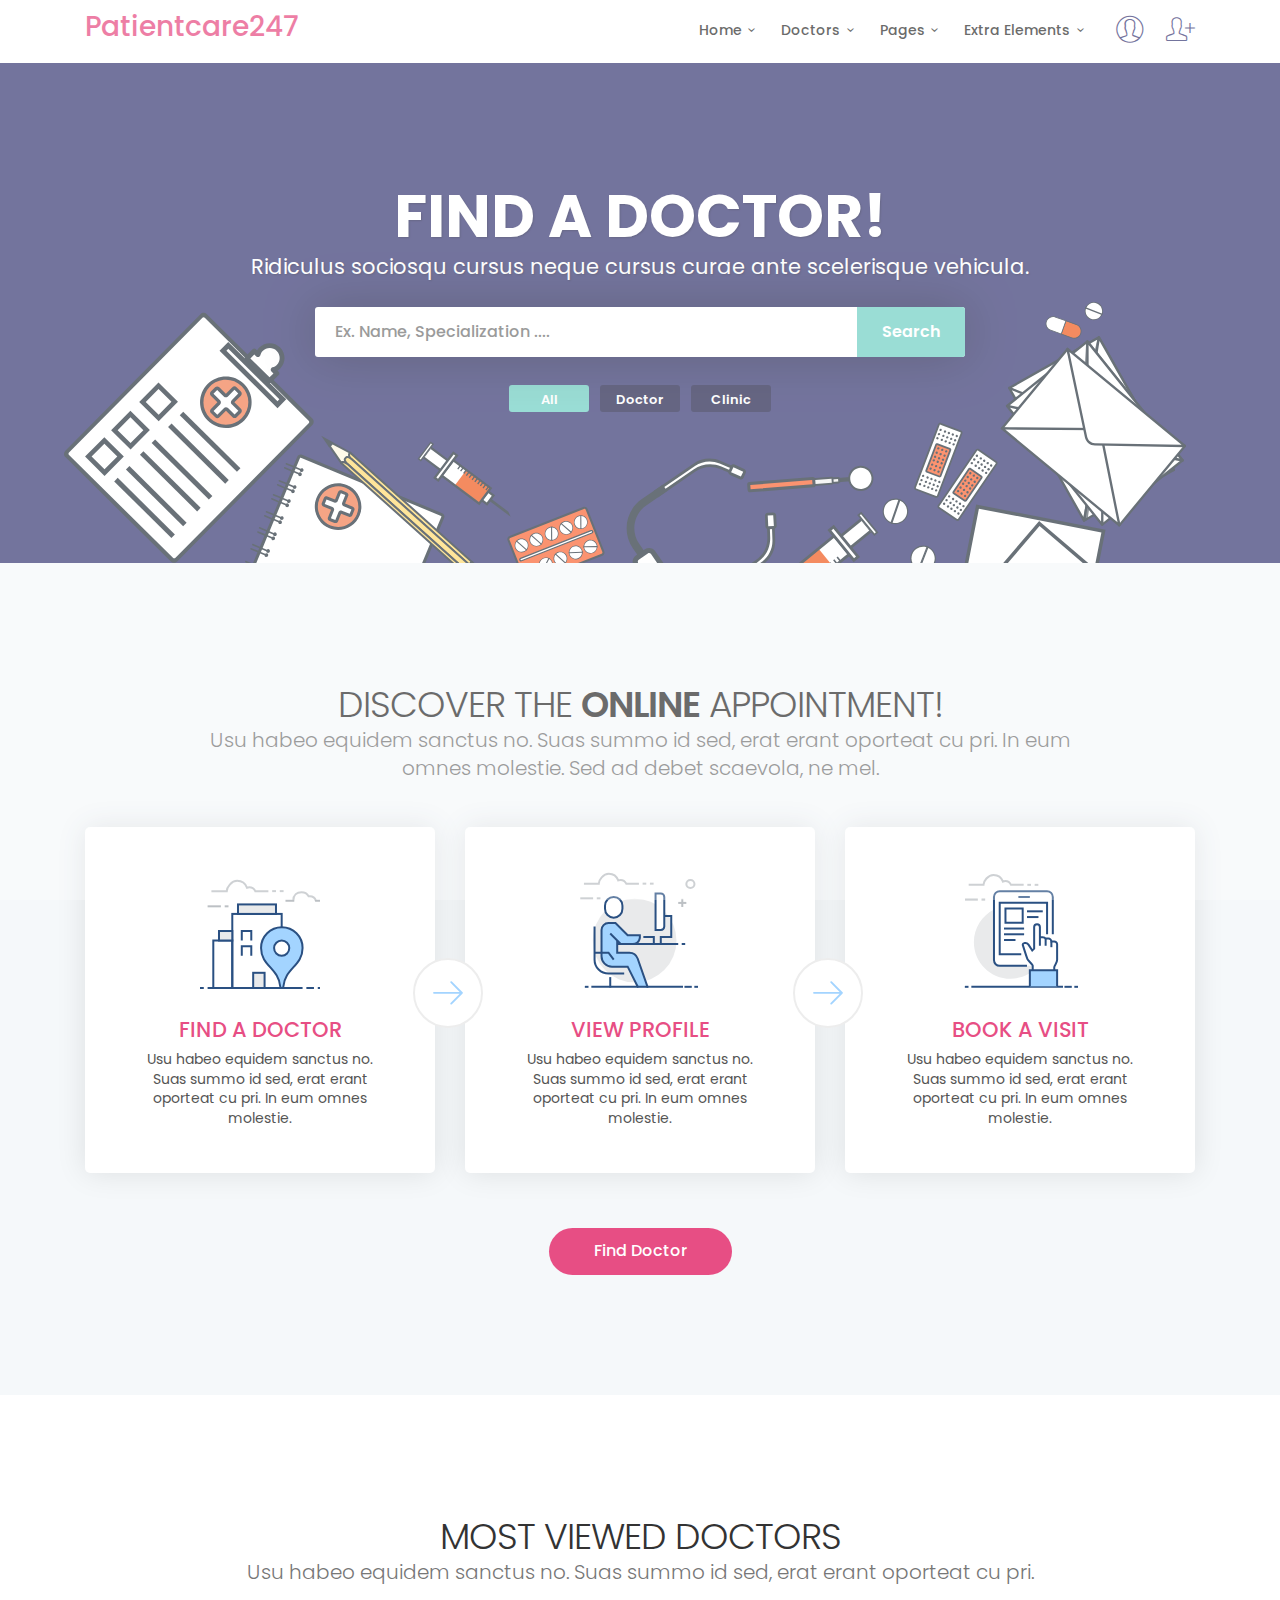
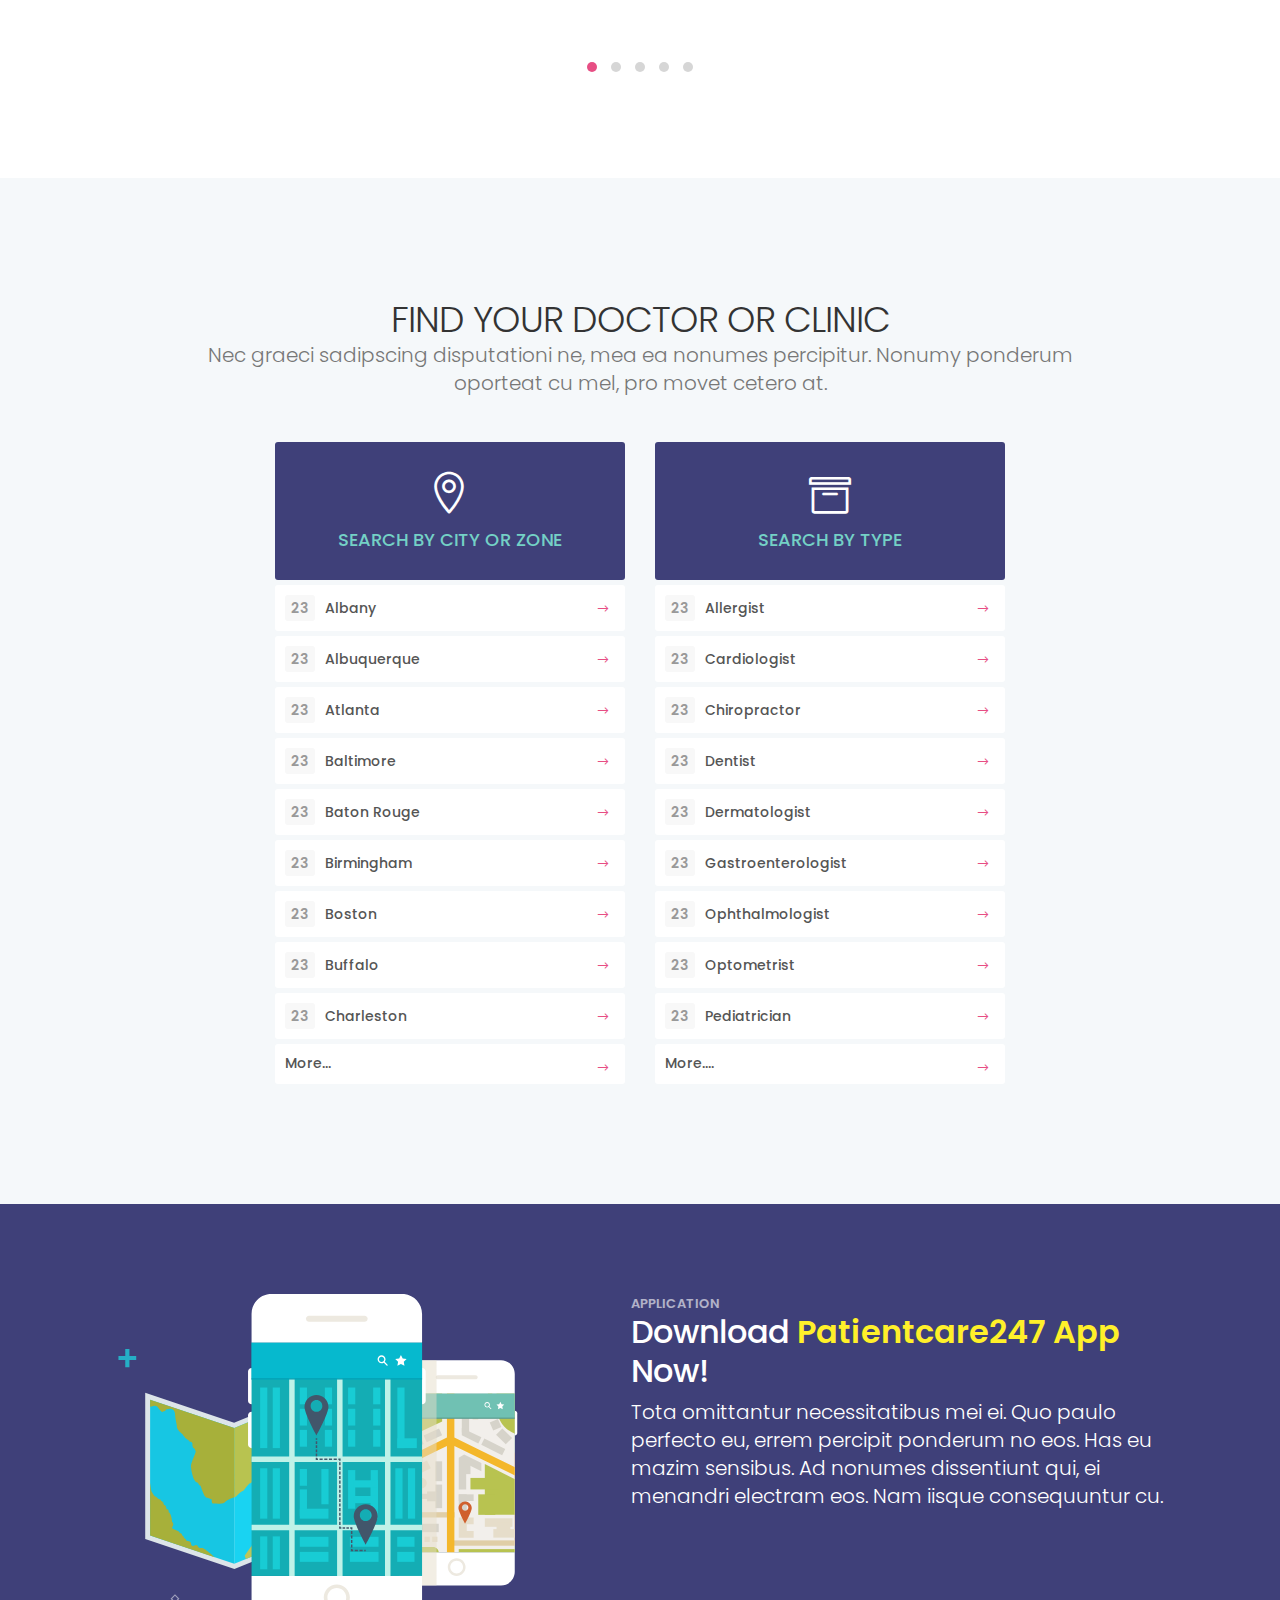
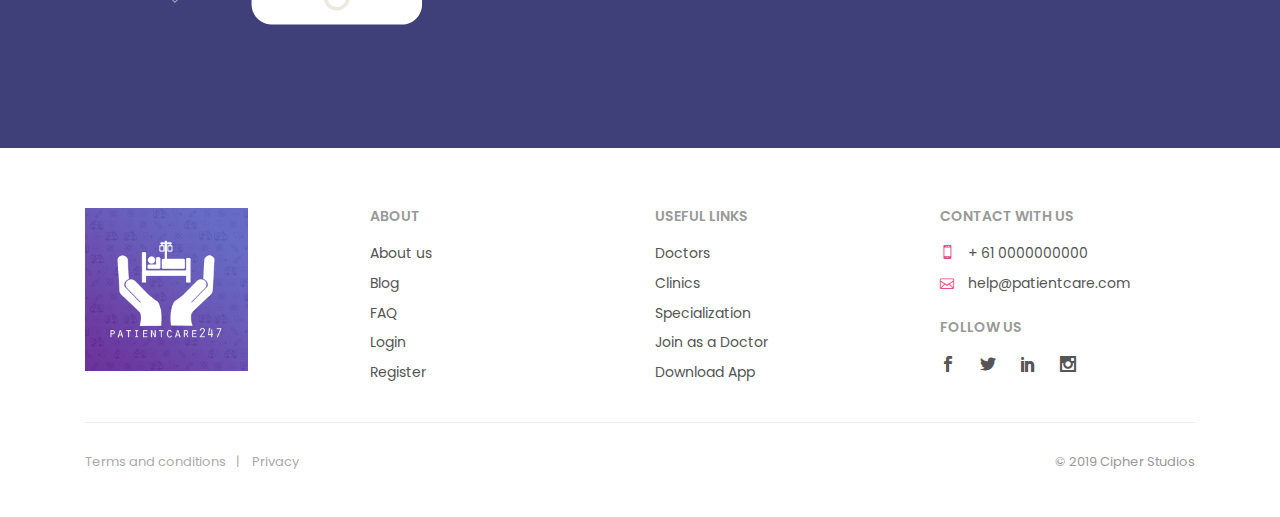
==== commit fcbc42d9: "added list" ====
--- a/index.html
+++ b/index.html
@@ -56,18 +56,21 @@
 						<ul>
 							<li class="submenu">
 								<a href="#0" class="show-submenu">Home<i class="icon-down-open-mini"></i></a>
-								<ul>
+								<!-- <ul>
 									<li><a href="index.html">Home Default</a></li>
 									<li><a href="index-2.html">Home Version 2</a></li>
 									<li><a href="index-3.html">Home Version 3</a></li>
 									<li><a href="index-4.html">Home Version 4</a></li>
                                     <li><a href="index-6.html">Revolution Slider</a></li>
 									<li><a href="index-5.html">With Cookie Bar (EU law)</a></li>
-								</ul>
+								</ul> -->
+							</li>
+							<li class="submenu">
+								<a href="list.html" class="show-submenu">Doctors<i class="icon-down-open-mini"></i></a>
 							</li>
 							<li class="submenu">
 								<a href="#0" class="show-submenu">Pages<i class="icon-down-open-mini"></i></a>
-								<ul>
+								<!-- <ul>
 									<li><a href="list.html">List page</a></li>
 									<li><a href="grid-list.html">List grid page</a></li>
 									<li><a href="list-map.html">List map page</a></li>
@@ -81,11 +84,11 @@
 									<li><a href="register-doctor.html">Register Doctor</a></li>
 									<li><a href="register.html">Register</a></li>
 									<li><a href="contacts.html">Contacts</a></li>
-								</ul>
+								</ul> -->
 							</li>
 							<li class="submenu">
 								<a href="#0" class="show-submenu">Extra Elements<i class="icon-down-open-mini"></i></a>
-								<ul>
+								<!-- <ul>
                                 	<li><a href="detail-page-working-booking.html">Detail working booking</a></li>
                                     <li><a href="booking-page.html">Booking page</a></li>
                                     <li><a href="confirm.html">Confirm page</a></li>
@@ -98,7 +101,7 @@
 									<li><a href="icon-pack-2.html">Icon pack 2</a></li>
 									<li><a href="icon-pack-3.html">Icon pack 3</a></li>
 									<li><a href="404.html">404 page</a></li>
-								</ul>
+								</ul> -->
 							</li>
 							
 						</ul>
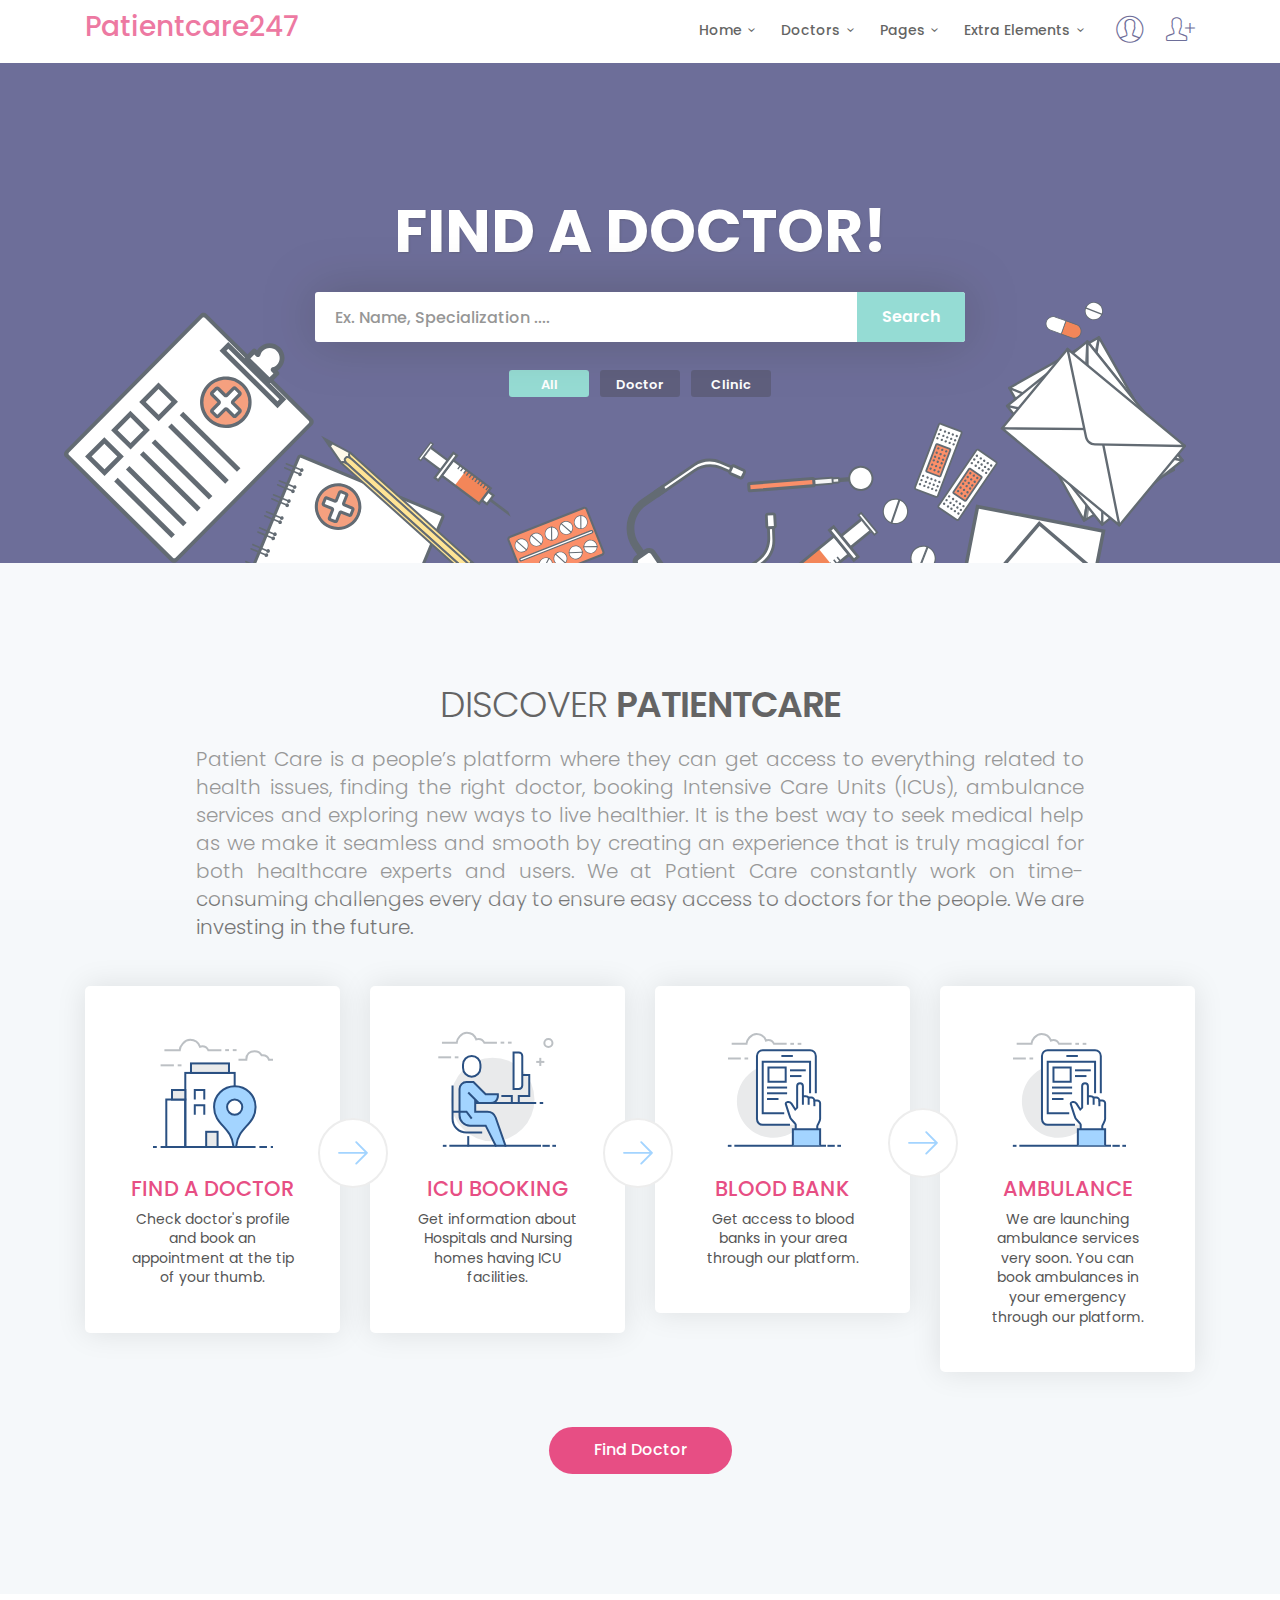
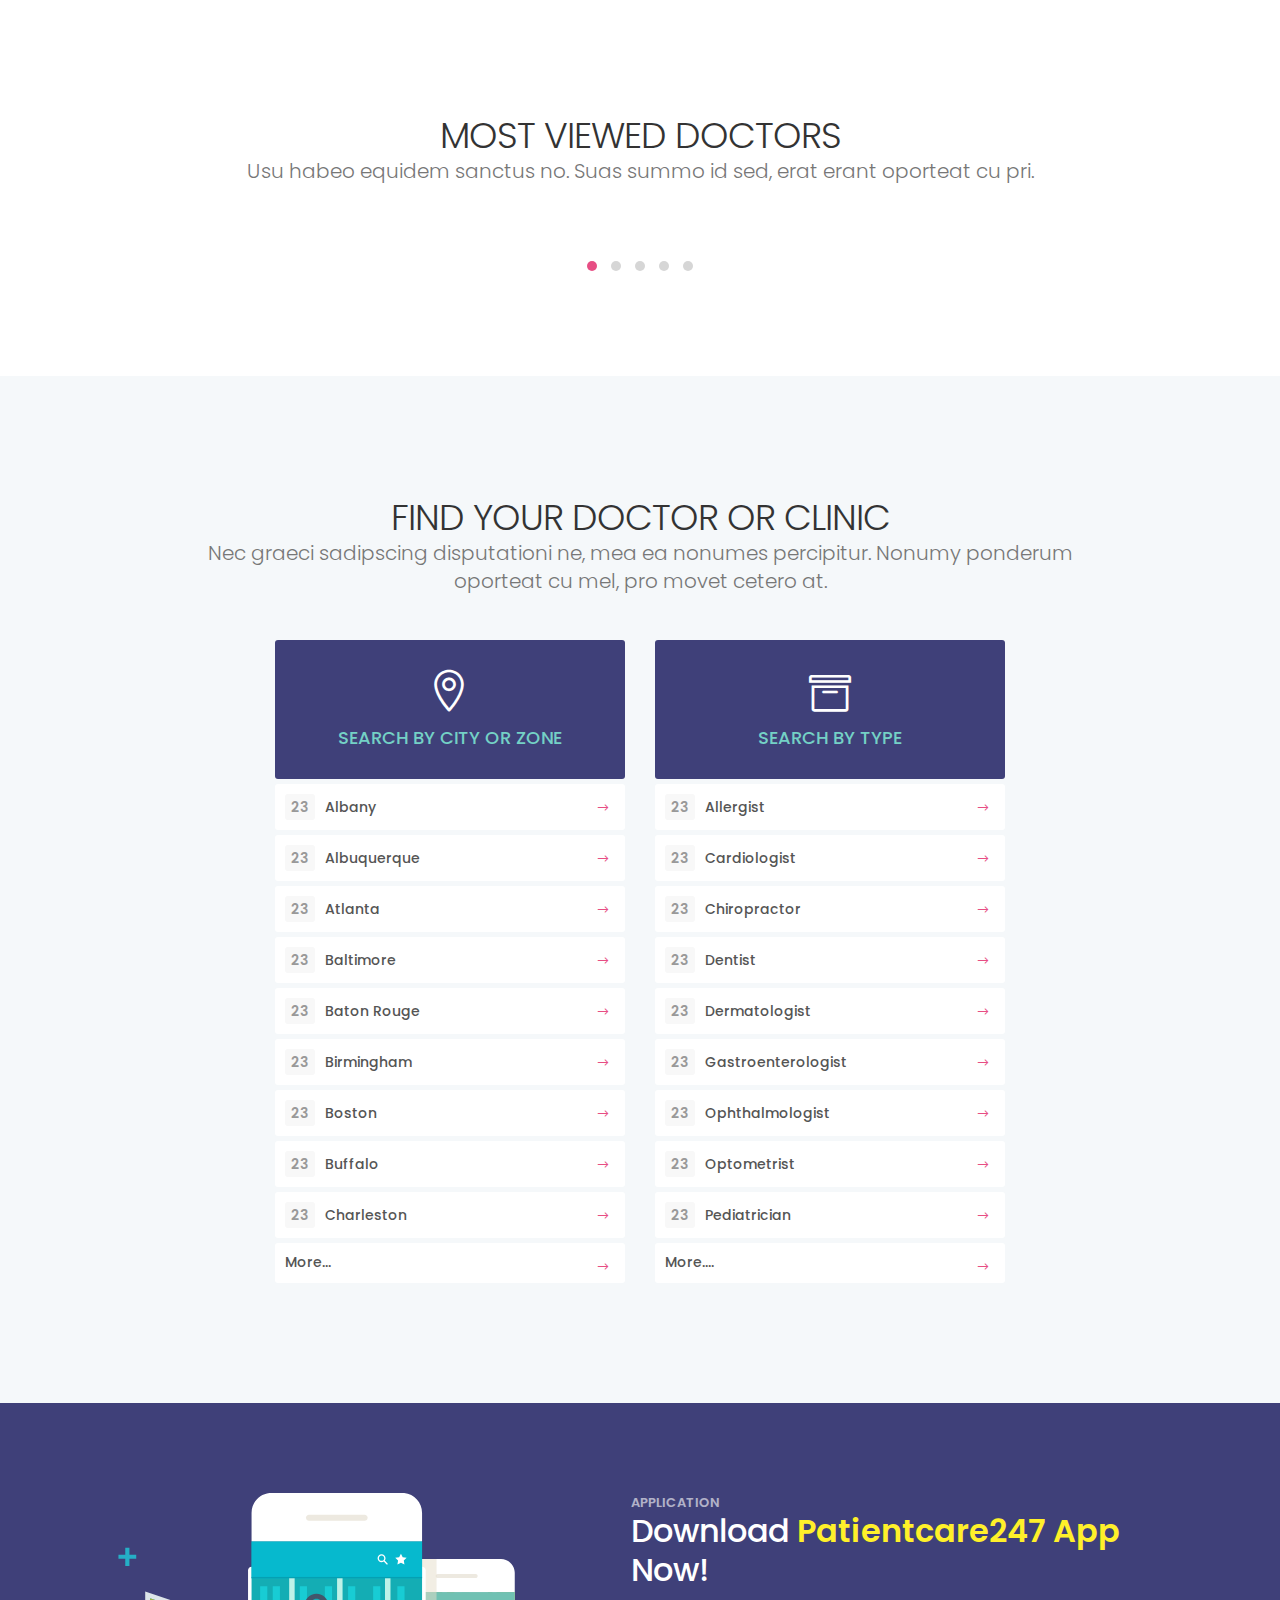
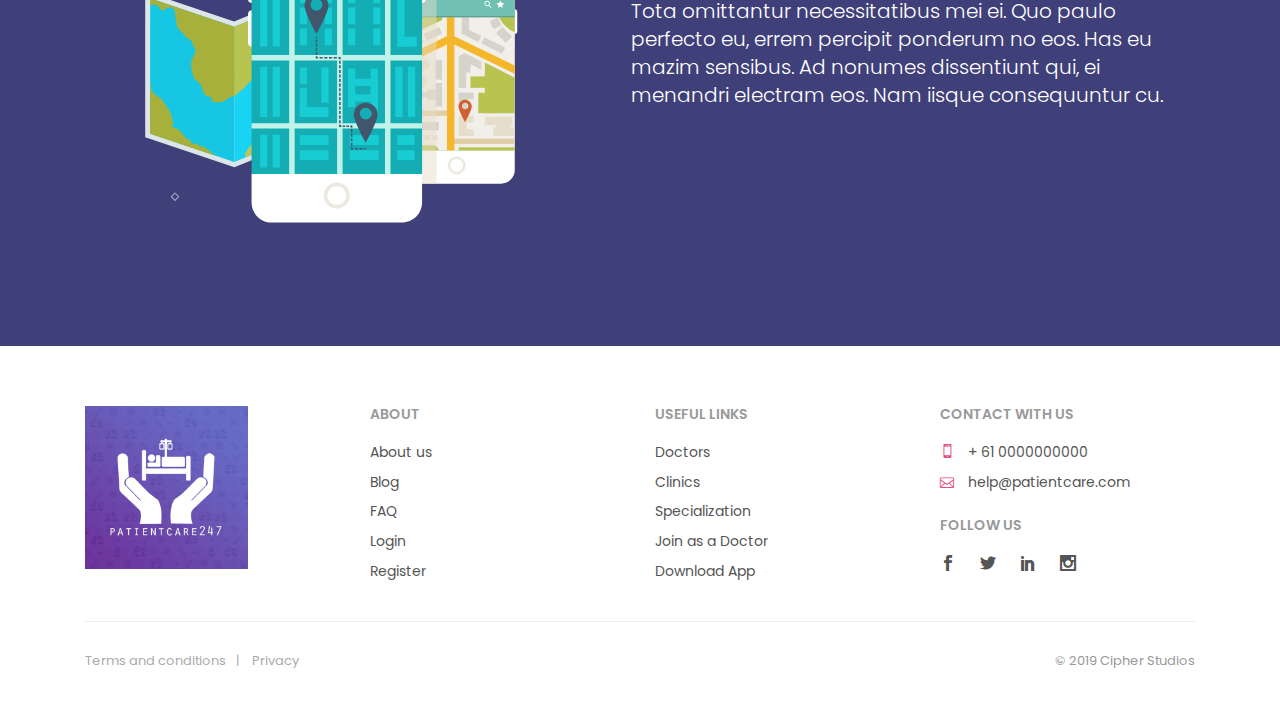
==== commit ef5697b3: "content change" ====
--- a/index.html
+++ b/index.html
@@ -119,7 +119,7 @@
 			<div class="content">
 				<h3>Find a Doctor!</h3>
 				<p>
-					Ridiculus sociosqu cursus neque cursus curae ante scelerisque vehicula.
+					
 				</p>
 				<form method="post" action="list.html">
 					<div id="custom-search-input">
@@ -149,28 +149,41 @@
 
 		<div class="container margin_120_95">
 			<div class="main_title">
-				<h2>Discover the <strong>online</strong> appointment!</h2>
-				<p>Usu habeo equidem sanctus no. Suas summo id sed, erat erant oporteat cu pri. In eum omnes molestie. Sed ad debet scaevola, ne mel.</p>
+				<h2>Discover <strong>Patientcare</strong></h2>
+				<br>
+				<p style="text-align: justify">Patient Care is a people’s platform where they can get access to everything related to health issues, finding the right doctor, booking Intensive Care Units (ICUs), ambulance services and exploring new ways to live healthier. It is the best way to seek medical help as we make it seamless and smooth by creating an experience that is truly magical for both healthcare experts and users. We at Patient Care constantly work on time-consuming challenges every day to ensure easy access to doctors for the people. We are investing in the future. 
+				</p>
 			</div>
 			<div class="row add_bottom_30">
-				<div class="col-lg-4">
+				<div class="col-lg-3">
 					<div class="box_feat" id="icon_1">
 						<span></span>
 						<h3>Find a Doctor</h3>
-						<p>Usu habeo equidem sanctus no. Suas summo id sed, erat erant oporteat cu pri. In eum omnes molestie.</p>
-					</div>
-				</div>
-				<div class="col-lg-4">
+						<p>Check doctor's profile and book an appointment at the tip of your thumb. 
+						</p>
+					</div>
+				</div>
+				<div class="col-lg-3">
 					<div class="box_feat" id="icon_2">
 						<span></span>
-						<h3>View profile</h3>
-						<p>Usu habeo equidem sanctus no. Suas summo id sed, erat erant oporteat cu pri. In eum omnes molestie.</p>
-					</div>
-				</div>
-				<div class="col-lg-4">
+						<h3>ICU Booking</h3>
+						<p>Get information about Hospitals and Nursing homes having ICU facilities.
+						</p>
+					</div>
+				</div>
+				<div class="col-lg-3">
 					<div class="box_feat" id="icon_3">
-						<h3>Book a visit</h3>
-						<p>Usu habeo equidem sanctus no. Suas summo id sed, erat erant oporteat cu pri. In eum omnes molestie.</p>
+						<span></span>
+						<h3>Blood Bank</h3>
+						<p>Get access to blood banks in your area through our platform. 
+						</p>
+					</div>
+				</div>
+				<div class="col-lg-3">
+					<div class="box_feat" id="icon_3">
+						<h3>Ambulance</h3>
+						<p>We are launching ambulance services very soon. You can book ambulances in your emergency through our platform. 
+						</p>
 					</div>
 				</div>
 			</div>
